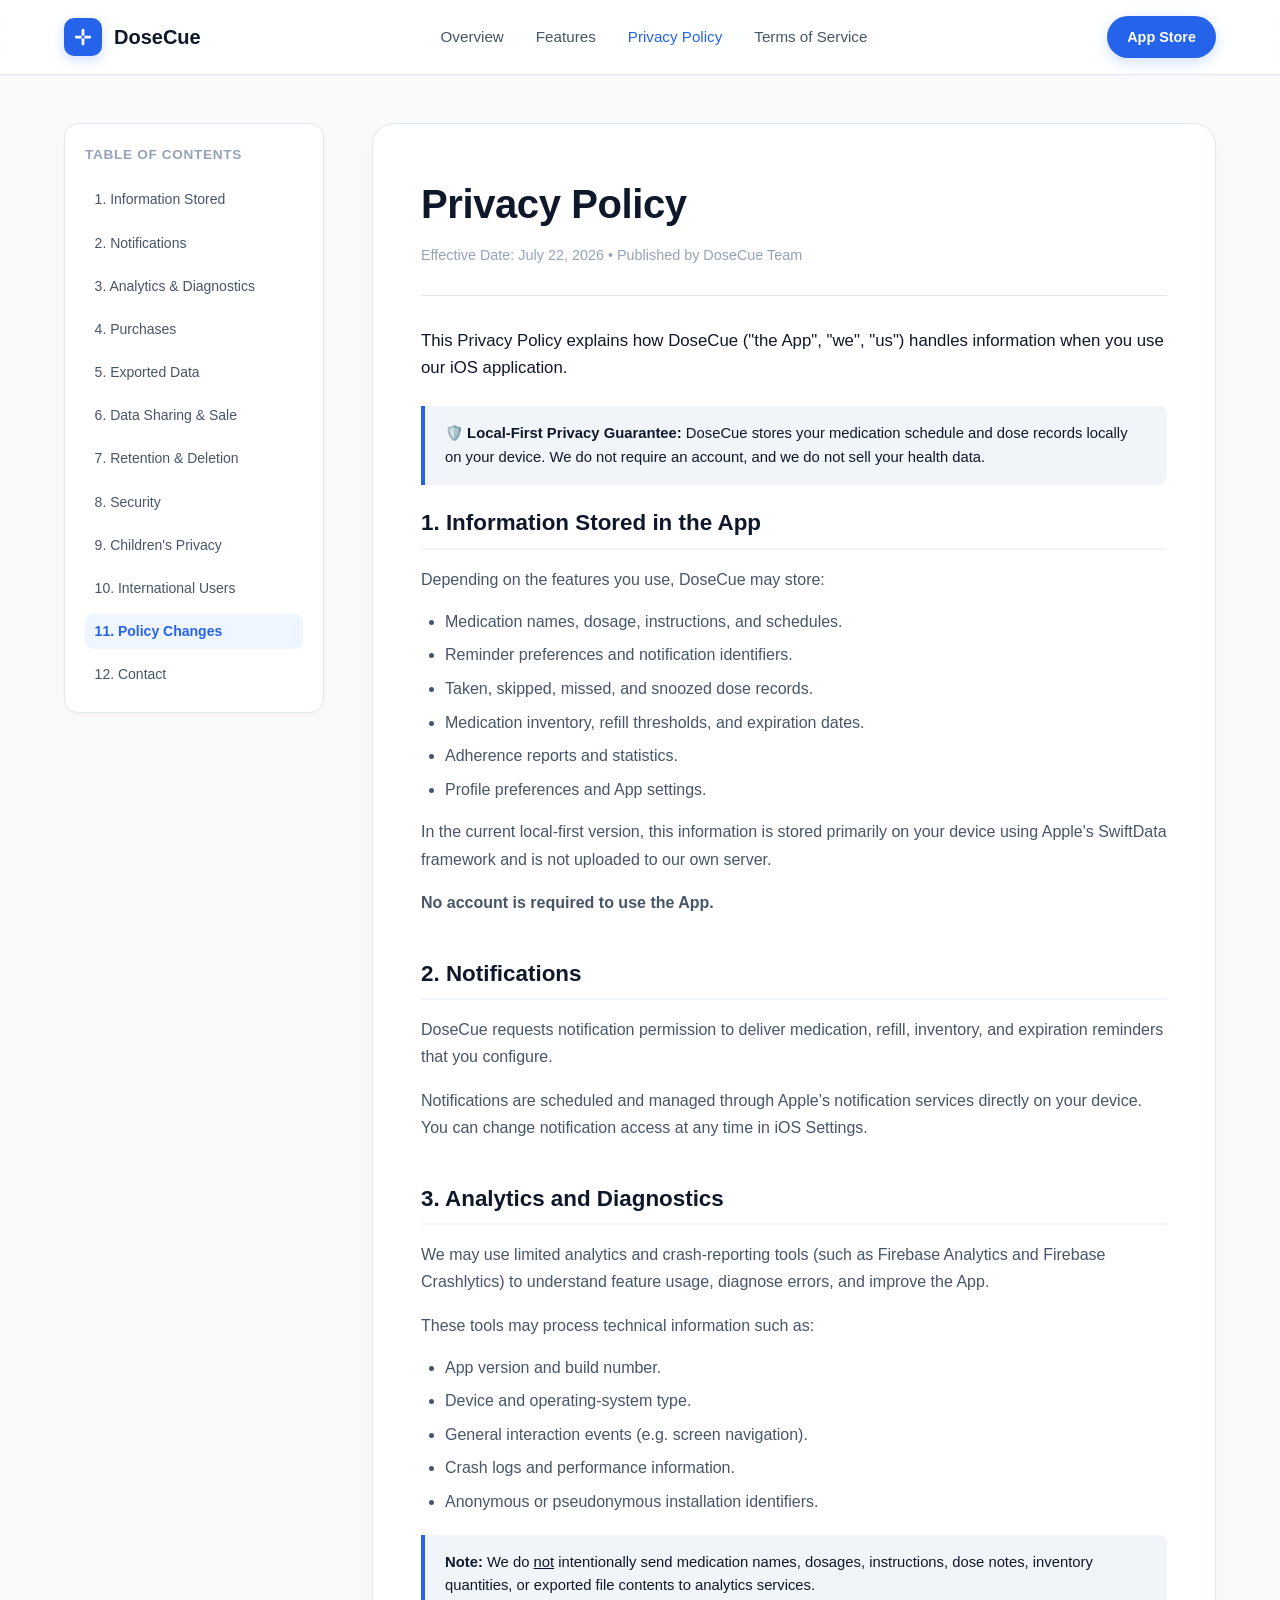
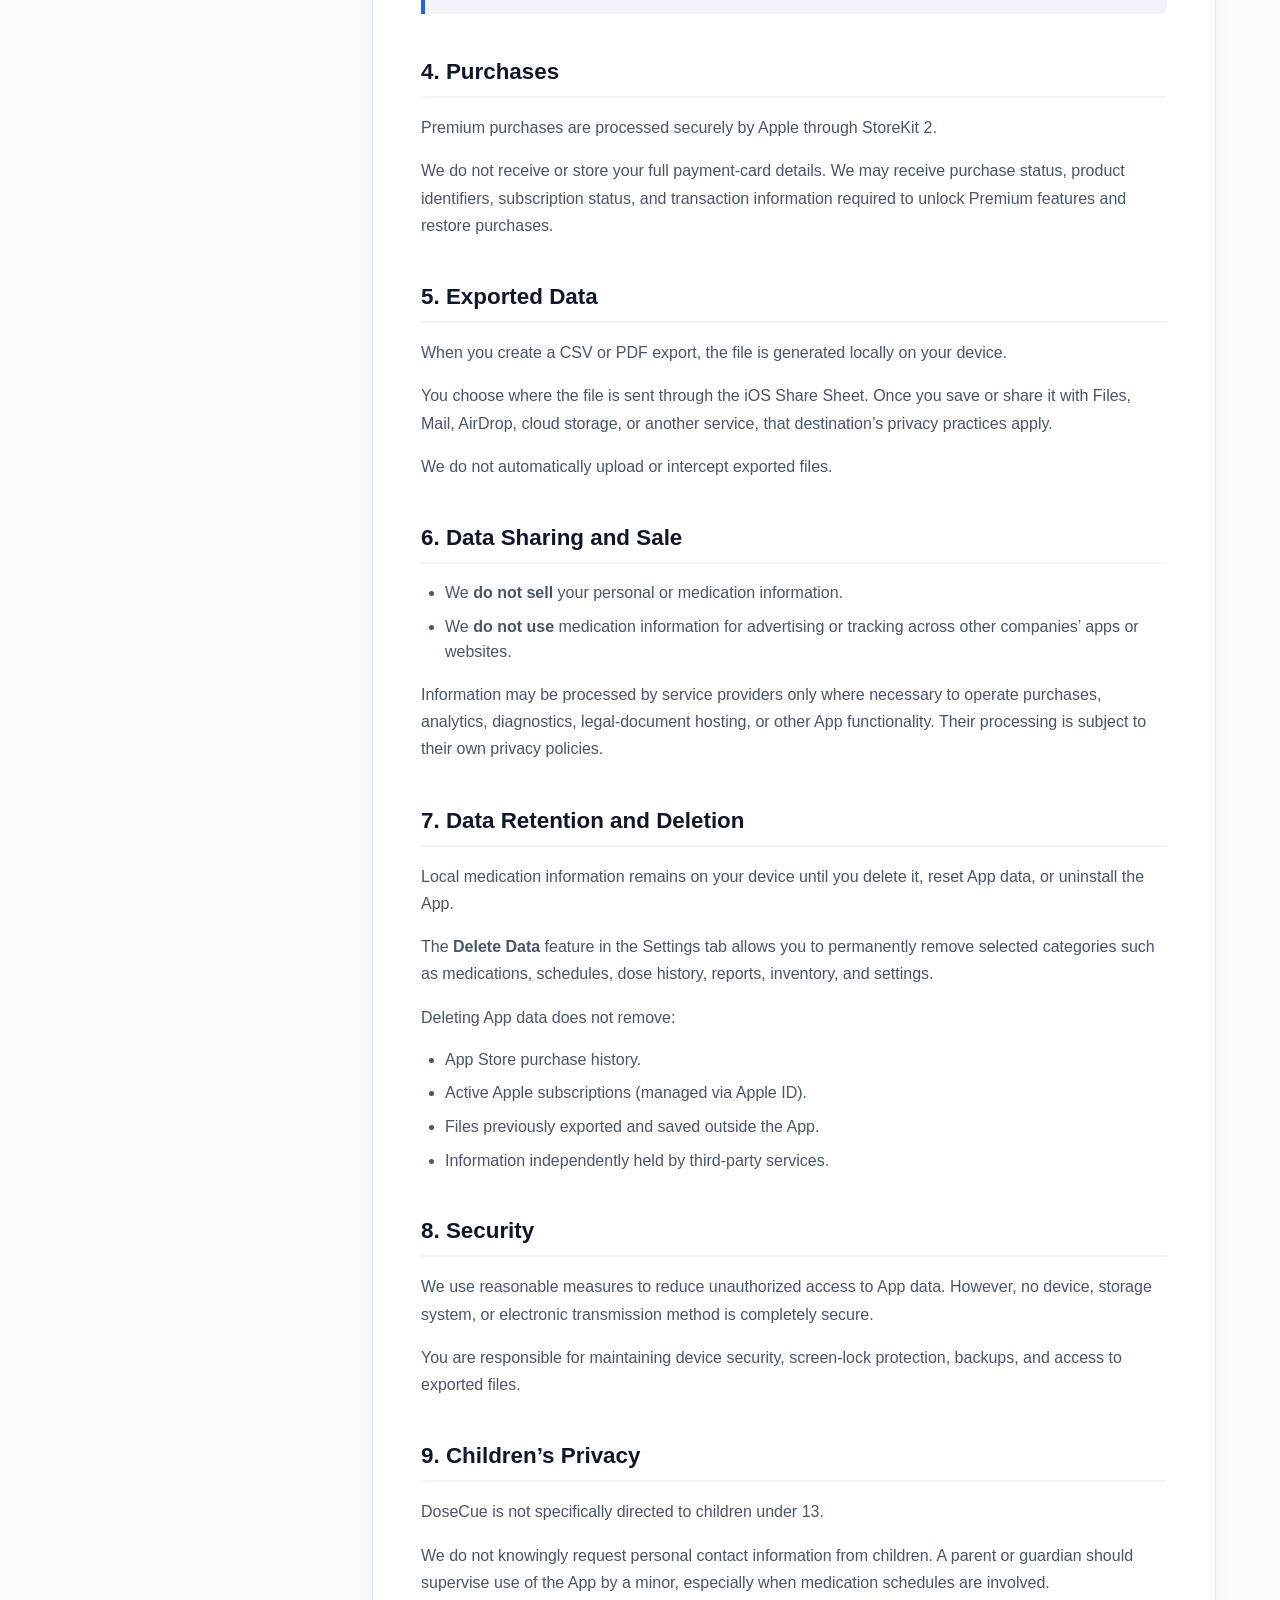
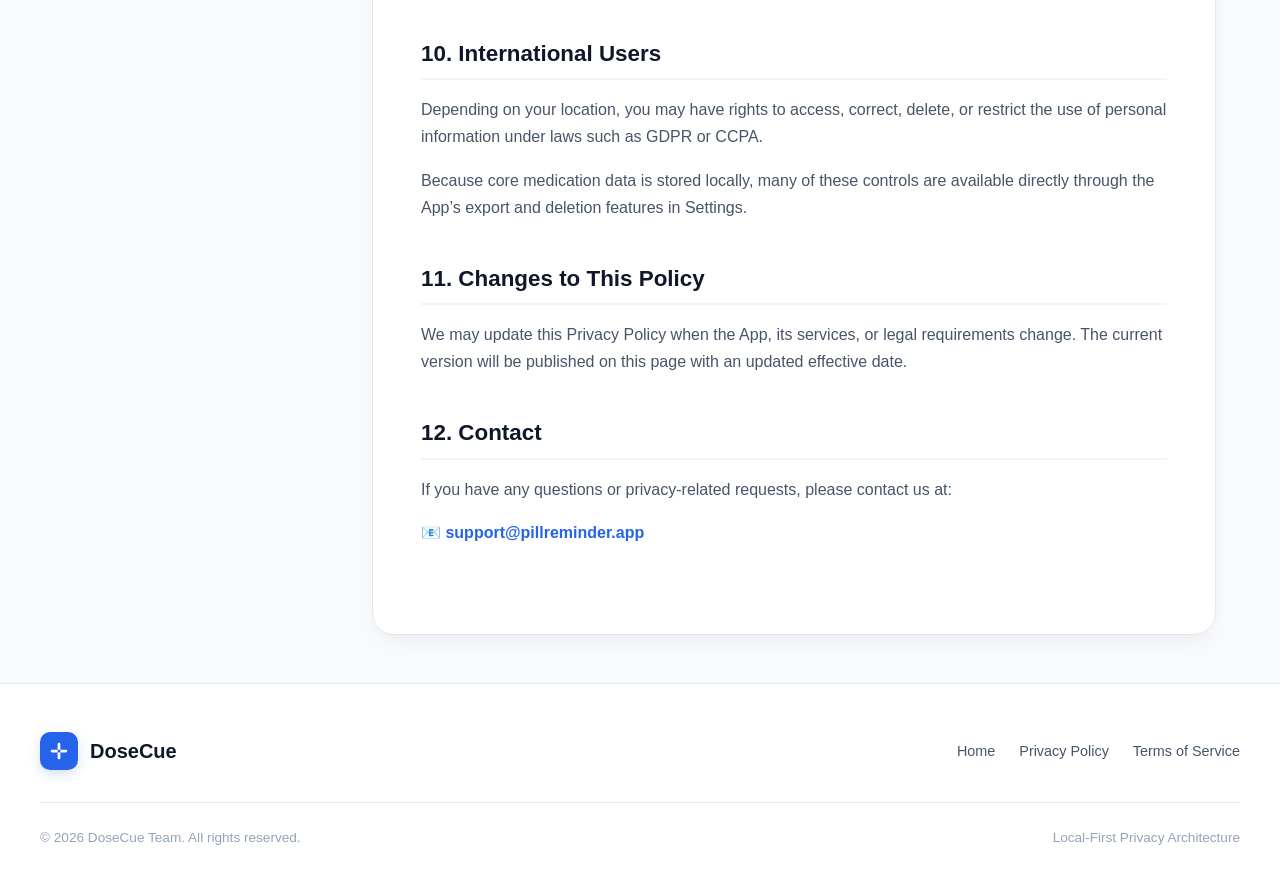
==== privacy.html @ 2dbdee83 "updated" ====
<!DOCTYPE html>
<html lang="en">
<head>
  <meta charset="UTF-8">
  <meta name="viewport" content="width=device-width, initial-scale=1.0">
  <title>Privacy Policy — DoseCue</title>
  <meta name="description" content="Privacy Policy for DoseCue iOS App. Learn about our local-first data architecture, zero cloud tracking, and how your information is protected.">
  <link rel="stylesheet" href="styles.css">
  <script src="script.js" defer></script>
</head>
<body>

  <!-- Header Navigation -->
  <header class="navbar">
    <div class="nav-container">
      <a href="index.html" class="brand-logo">
        <div class="brand-icon">
          <svg viewBox="0 0 24 24">
            <path d="M4.5 10.5C3.67 10.5 3 11.17 3 12s.67 1.5 1.5 1.5h15c.83 0 1.5-.67 1.5-1.5s-.67-1.5-1.5-1.5h-15zM10.5 4.5C10.5 3.67 11.17 3 12 3s1.5.67 1.5 1.5v15c0 .83-.67 1.5-1.5 1.5s-1.5-.67-1.5-1.5v-15z" />
          </svg>
        </div>
        <span>DoseCue</span>
      </a>

      <ul class="nav-links">
        <li><a href="index.html">Overview</a></li>
        <li><a href="index.html#features">Features</a></li>
        <li><a href="privacy.html" class="active">Privacy Policy</a></li>
        <li><a href="terms.html">Terms of Service</a></li>
      </ul>

      <a href="index.html#download" class="cta-button">
        App Store
      </a>
    </div>
  </header>

  <!-- Main Content Layout -->
  <main class="main-content">
    <div class="container">
      
      <div class="doc-layout">
        
        <!-- Sidebar Navigation (TOC) -->
        <aside class="doc-sidebar">
          <div class="doc-sidebar-title">Table of Contents</div>
          <ul class="toc-list">
            <li><a href="#sec-1" class="active">1. Information Stored</a></li>
            <li><a href="#sec-2">2. Notifications</a></li>
            <li><a href="#sec-3">3. Analytics & Diagnostics</a></li>
            <li><a href="#sec-4">4. Purchases</a></li>
            <li><a href="#sec-5">5. Exported Data</a></li>
            <li><a href="#sec-6">6. Data Sharing & Sale</a></li>
            <li><a href="#sec-7">7. Retention & Deletion</a></li>
            <li><a href="#sec-8">8. Security</a></li>
            <li><a href="#sec-9">9. Children's Privacy</a></li>
            <li><a href="#sec-10">10. International Users</a></li>
            <li><a href="#sec-11">11. Policy Changes</a></li>
            <li><a href="#sec-12">12. Contact</a></li>
          </ul>
        </aside>

        <!-- Privacy Document Article -->
        <article class="doc-article">
          
          <header class="doc-header">
            <h1 class="doc-title">Privacy Policy</h1>
            <div class="doc-meta">Effective Date: July 22, 2026 • Published by DoseCue Team</div>
          </header>

          <p style="font-size: 1.05rem; margin-bottom: 1.5rem;">
            This Privacy Policy explains how DoseCue ("the App", "we", "us") handles information when you use our iOS application.
          </p>

          <div class="doc-callout">
            <strong>🛡️ Local-First Privacy Guarantee:</strong> DoseCue stores your medication schedule and dose records locally on your device. We do not require an account, and we do not sell your health data.
          </div>

          <!-- Section 1 -->
          <section id="sec-1" class="doc-section">
            <h2 class="doc-section-h2">1. Information Stored in the App</h2>
            <p>Depending on the features you use, DoseCue may store:</p>
            <ul>
              <li>Medication names, dosage, instructions, and schedules.</li>
              <li>Reminder preferences and notification identifiers.</li>
              <li>Taken, skipped, missed, and snoozed dose records.</li>
              <li>Medication inventory, refill thresholds, and expiration dates.</li>
              <li>Adherence reports and statistics.</li>
              <li>Profile preferences and App settings.</li>
            </ul>
            <p>
              In the current local-first version, this information is stored primarily on your device using Apple's SwiftData framework and is not uploaded to our own server.
            </p>
            <p><strong>No account is required to use the App.</strong></p>
          </section>

          <!-- Section 2 -->
          <section id="sec-2" class="doc-section">
            <h2 class="doc-section-h2">2. Notifications</h2>
            <p>
              DoseCue requests notification permission to deliver medication, refill, inventory, and expiration reminders that you configure.
            </p>
            <p>
              Notifications are scheduled and managed through Apple’s notification services directly on your device. You can change notification access at any time in iOS Settings.
            </p>
          </section>

          <!-- Section 3 -->
          <section id="sec-3" class="doc-section">
            <h2 class="doc-section-h2">3. Analytics and Diagnostics</h2>
            <p>
              We may use limited analytics and crash-reporting tools (such as Firebase Analytics and Firebase Crashlytics) to understand feature usage, diagnose errors, and improve the App.
            </p>
            <p>These tools may process technical information such as:</p>
            <ul>
              <li>App version and build number.</li>
              <li>Device and operating-system type.</li>
              <li>General interaction events (e.g. screen navigation).</li>
              <li>Crash logs and performance information.</li>
              <li>Anonymous or pseudonymous installation identifiers.</li>
            </ul>
            <div class="doc-callout">
              <strong>Note:</strong> We do <u>not</u> intentionally send medication names, dosages, instructions, dose notes, inventory quantities, or exported file contents to analytics services.
            </div>
          </section>

          <!-- Section 4 -->
          <section id="sec-4" class="doc-section">
            <h2 class="doc-section-h2">4. Purchases</h2>
            <p>
              Premium purchases are processed securely by Apple through StoreKit 2.
            </p>
            <p>
              We do not receive or store your full payment-card details. We may receive purchase status, product identifiers, subscription status, and transaction information required to unlock Premium features and restore purchases.
            </p>
          </section>

          <!-- Section 5 -->
          <section id="sec-5" class="doc-section">
            <h2 class="doc-section-h2">5. Exported Data</h2>
            <p>
              When you create a CSV or PDF export, the file is generated locally on your device.
            </p>
            <p>
              You choose where the file is sent through the iOS Share Sheet. Once you save or share it with Files, Mail, AirDrop, cloud storage, or another service, that destination’s privacy practices apply.
            </p>
            <p>We do not automatically upload or intercept exported files.</p>
          </section>

          <!-- Section 6 -->
          <section id="sec-6" class="doc-section">
            <h2 class="doc-section-h2">6. Data Sharing and Sale</h2>
            <ul>
              <li>We <strong>do not sell</strong> your personal or medication information.</li>
              <li>We <strong>do not use</strong> medication information for advertising or tracking across other companies’ apps or websites.</li>
            </ul>
            <p>
              Information may be processed by service providers only where necessary to operate purchases, analytics, diagnostics, legal-document hosting, or other App functionality. Their processing is subject to their own privacy policies.
            </p>
          </section>

          <!-- Section 7 -->
          <section id="sec-7" class="doc-section">
            <h2 class="doc-section-h2">7. Data Retention and Deletion</h2>
            <p>
              Local medication information remains on your device until you delete it, reset App data, or uninstall the App.
            </p>
            <p>
              The <strong>Delete Data</strong> feature in the Settings tab allows you to permanently remove selected categories such as medications, schedules, dose history, reports, inventory, and settings.
            </p>
            <p>Deleting App data does not remove:</p>
            <ul>
              <li>App Store purchase history.</li>
              <li>Active Apple subscriptions (managed via Apple ID).</li>
              <li>Files previously exported and saved outside the App.</li>
              <li>Information independently held by third-party services.</li>
            </ul>
          </section>

          <!-- Section 8 -->
          <section id="sec-8" class="doc-section">
            <h2 class="doc-section-h2">8. Security</h2>
            <p>
              We use reasonable measures to reduce unauthorized access to App data. However, no device, storage system, or electronic transmission method is completely secure.
            </p>
            <p>
              You are responsible for maintaining device security, screen-lock protection, backups, and access to exported files.
            </p>
          </section>

          <!-- Section 9 -->
          <section id="sec-9" class="doc-section">
            <h2 class="doc-section-h2">9. Children’s Privacy</h2>
            <p>
              DoseCue is not specifically directed to children under 13.
            </p>
            <p>
              We do not knowingly request personal contact information from children. A parent or guardian should supervise use of the App by a minor, especially when medication schedules are involved.
            </p>
          </section>

          <!-- Section 10 -->
          <section id="sec-10" class="doc-section">
            <h2 class="doc-section-h2">10. International Users</h2>
            <p>
              Depending on your location, you may have rights to access, correct, delete, or restrict the use of personal information under laws such as GDPR or CCPA.
            </p>
            <p>
              Because core medication data is stored locally, many of these controls are available directly through the App’s export and deletion features in Settings.
            </p>
          </section>

          <!-- Section 11 -->
          <section id="sec-11" class="doc-section">
            <h2 class="doc-section-h2">11. Changes to This Policy</h2>
            <p>
              We may update this Privacy Policy when the App, its services, or legal requirements change. The current version will be published on this page with an updated effective date.
            </p>
          </section>

          <!-- Section 12 -->
          <section id="sec-12" class="doc-section">
            <h2 class="doc-section-h2">12. Contact</h2>
            <p>
              If you have any questions or privacy-related requests, please contact us at:
            </p>
            <p style="font-weight: 600; color: var(--primary);">
              📧 support@pillreminder.app
            </p>
          </section>

        </article>
      </div>

    </div>
  </main>

  <!-- Footer -->
  <footer class="footer">
    <div class="footer-container">
      <div class="footer-top">
        <a href="index.html" class="brand-logo">
          <div class="brand-icon">
            <svg viewBox="0 0 24 24">
              <path d="M4.5 10.5C3.67 10.5 3 11.17 3 12s.67 1.5 1.5 1.5h15c.83 0 1.5-.67 1.5-1.5s-.67-1.5-1.5-1.5h-15zM10.5 4.5C10.5 3.67 11.17 3 12 3s1.5.67 1.5 1.5v15c0 .83-.67 1.5-1.5 1.5s-1.5-.67-1.5-1.5v-15z" />
            </svg>
          </div>
          <span>DoseCue</span>
        </a>

        <ul class="footer-nav">
          <li><a href="index.html">Home</a></li>
          <li><a href="privacy.html">Privacy Policy</a></li>
          <li><a href="terms.html">Terms of Service</a></li>
        </ul>
      </div>

      <div class="footer-bottom">
        <div>© 2026 DoseCue Team. All rights reserved.</div>
        <div>Local-First Privacy Architecture</div>
      </div>
    </div>
  </footer>

</body>
</html>
---- styles.css ----
/* DoseCue Web - Modern Design System */
:root {
  --primary: #2563eb;
  --primary-hover: #1d4ed8;
  --primary-light: #eff6ff;
  --primary-glow: rgba(37, 99, 235, 0.2);
  
  --premium: #7c3aed;
  --premium-glow: rgba(124, 58, 237, 0.2);
  --premium-gradient: linear-gradient(135deg, #6366f1 0%, #8b5cf6 100%);
  
  --success: #10b981;
  --success-light: #ecfdf5;
  --warning: #f59e0b;
  --warning-light: #fffbebfb;
  --danger: #ef4444;
  --danger-light: #fef2f2;
  
  --bg-page: #f8fafc;
  --surface-card: #ffffff;
  --surface-subtle: #f1f5f9;
  
  --text-main: #0f172a;
  --text-secondary: #475569;
  --text-muted: #94a3b8;
  
  --border-light: #e2e8f0;
  --border-focus: #93c5fd;
  
  --radius-sm: 8px;
  --radius-md: 14px;
  --radius-lg: 22px;
  --radius-full: 9999px;
  
  --shadow-sm: 0 2px 4px rgba(0, 0, 0, 0.03);
  --shadow-card: 0 10px 25px -5px rgba(15, 23, 42, 0.05), 0 8px 10px -6px rgba(15, 23, 42, 0.02);
  --shadow-hover: 0 20px 30px -10px rgba(37, 99, 235, 0.12);
  --shadow-glass: 0 8px 32px 0 rgba(31, 38, 135, 0.07);
  
  --transition-fast: 0.15s ease;
  --transition-normal: 0.25s cubic-bezier(0.16, 1, 0.3, 1);
}

/* Base Styles */
*, *::before, *::after {
  box-sizing: border-box;
  margin: 0;
  padding: 0;
}

html {
  font-family: -apple-system, BlinkMacSystemFont, "SF Pro Text", "SF Pro Display", "Inter", "Segoe UI", Roboto, sans-serif;
  color: var(--text-main);
  background-color: var(--bg-page);
  line-height: 1.6;
  scroll-behavior: smooth;
  -webkit-font-smoothing: antialiased;
}

body {
  min-height: 100vh;
  display: flex;
  flex-direction: column;
}

a {
  color: var(--primary);
  text-decoration: none;
  transition: color var(--transition-fast);
}

a:hover {
  color: var(--primary-hover);
}

/* Header & Navigation */
.navbar {
  position: sticky;
  top: 0;
  z-index: 100;
  background: rgba(255, 255, 255, 0.85);
  backdrop-filter: blur(16px);
  -webkit-backdrop-filter: blur(16px);
  border-bottom: 1px solid var(--border-light);
}

.nav-container {
  max-width: 1200px;
  margin: 0 auto;
  padding: 1rem 1.5rem;
  display: flex;
  align-items: center;
  justify-content: space-between;
}

.brand-logo {
  display: flex;
  align-items: center;
  gap: 0.75rem;
  font-weight: 700;
  font-size: 1.25rem;
  color: var(--text-main);
  text-decoration: none;
}

.brand-icon {
  width: 38px;
  height: 38px;
  background: var(--primary);
  border-radius: 10px;
  display: flex;
  align-items: center;
  justify-content: center;
  color: white;
  box-shadow: 0 4px 12px var(--primary-glow);
}

.brand-icon svg {
  width: 22px;
  height: 22px;
  fill: currentColor;
}

.nav-links {
  display: flex;
  align-items: center;
  gap: 2rem;
  list-style: none;
}

.nav-links a {
  color: var(--text-secondary);
  font-weight: 500;
  font-size: 0.95rem;
}

.nav-links a:hover,
.nav-links a.active {
  color: var(--primary);
}

.cta-button {
  display: inline-flex;
  align-items: center;
  gap: 0.5rem;
  background: var(--primary);
  color: white !important;
  padding: 0.6rem 1.25rem;
  border-radius: var(--radius-full);
  font-weight: 600;
  font-size: 0.9rem;
  box-shadow: 0 4px 14px var(--primary-glow);
  transition: transform var(--transition-fast), box-shadow var(--transition-fast);
}

.cta-button:hover {
  transform: translateY(-1px);
  box-shadow: 0 6px 20px var(--primary-glow);
}

/* Mobile Nav Toggle */
.mobile-nav-toggle {
  display: none;
  background: none;
  border: none;
  cursor: pointer;
  padding: 0.5rem;
  color: var(--text-main);
}

/* Main Container */
.main-content {
  flex: 1;
}

.container {
  max-width: 1200px;
  margin: 0 auto;
  padding: 3rem 1.5rem;
}

/* Hero Section */
.hero-section {
  padding: 4rem 1.5rem 5rem;
  max-width: 1200px;
  margin: 0 auto;
  display: grid;
  grid-template-columns: 1fr 1fr;
  gap: 4rem;
  align-items: center;
}

.hero-badge {
  display: inline-flex;
  align-items: center;
  gap: 0.5rem;
  background: var(--primary-light);
  color: var(--primary);
  padding: 0.4rem 1rem;
  border-radius: var(--radius-full);
  font-size: 0.85rem;
  font-weight: 600;
  margin-bottom: 1.5rem;
  border: 1px solid rgba(37, 99, 235, 0.15);
}

.hero-title {
  font-size: 3rem;
  font-weight: 800;
  line-height: 1.15;
  letter-spacing: -0.02em;
  margin-bottom: 1.25rem;
  color: var(--text-main);
}

.hero-title span {
  background: linear-gradient(135deg, var(--primary) 0%, #1e40af 100%);
  -webkit-background-clip: text;
  -webkit-text-fill-color: transparent;
}

.hero-subtitle {
  font-size: 1.15rem;
  color: var(--text-secondary);
  margin-bottom: 2rem;
  max-width: 540px;
  line-height: 1.6;
}

.hero-actions {
  display: flex;
  align-items: center;
  gap: 1rem;
  flex-wrap: wrap;
}

.btn-secondary {
  display: inline-flex;
  align-items: center;
  gap: 0.5rem;
  background: var(--surface-card);
  color: var(--text-main);
  padding: 0.75rem 1.5rem;
  border-radius: var(--radius-full);
  font-weight: 600;
  font-size: 0.95rem;
  border: 1px solid var(--border-light);
  box-shadow: var(--shadow-sm);
  transition: all var(--transition-fast);
}

.btn-secondary:hover {
  background: var(--surface-subtle);
  color: var(--text-main);
}

/* App Mockup UI */
.hero-mockup-wrapper {
  position: relative;
  display: flex;
  justify-content: center;
}

.app-phone-card {
  width: 100%;
  max-width: 360px;
  background: var(--surface-card);
  border-radius: 36px;
  padding: 1.5rem;
  box-shadow: 0 25px 50px -12px rgba(15, 23, 42, 0.15), 0 0 0 1px rgba(15, 23, 42, 0.05);
  border: 8px solid #0f172a;
}

.phone-header {
  display: flex;
  justify-content: space-between;
  align-items: center;
  margin-bottom: 1.25rem;
}

.phone-header-title {
  font-size: 1.5rem;
  font-weight: 800;
}

.phone-date {
  font-size: 0.8rem;
  color: var(--text-muted);
  font-weight: 500;
}

.progress-widget {
  background: var(--surface-card);
  border: 1px solid var(--border-light);
  border-radius: var(--radius-md);
  padding: 1rem 1.25rem;
  display: flex;
  align-items: center;
  justify-content: space-between;
  margin-bottom: 1.25rem;
  box-shadow: var(--shadow-sm);
}

.progress-info-title {
  font-size: 0.8rem;
  color: var(--text-muted);
  font-weight: 500;
}

.progress-info-val {
  font-size: 1.5rem;
  font-weight: 800;
  color: var(--text-main);
}

.progress-ring {
  width: 52px;
  height: 52px;
  border-radius: 50%;
  background: conic-gradient(var(--success) 0% 75%, var(--surface-subtle) 75% 100%);
  display: flex;
  align-items: center;
  justify-content: center;
  position: relative;
}

.progress-ring::before {
  content: "75%";
  position: absolute;
  width: 42px;
  height: 42px;
  background: white;
  border-radius: 50%;
  display: flex;
  align-items: center;
  justify-content: center;
  font-size: 0.75rem;
  font-weight: 700;
  color: var(--text-main);
}

.dose-card-mock {
  background: var(--surface-card);
  border: 1px solid var(--border-light);
  border-radius: var(--radius-md);
  padding: 1rem;
  margin-bottom: 0.75rem;
  box-shadow: var(--shadow-sm);
}

.dose-mock-header {
  display: flex;
  align-items: center;
  gap: 0.75rem;
  margin-bottom: 0.75rem;
}

.dose-icon-bg {
  width: 36px;
  height: 36px;
  border-radius: 10px;
  display: flex;
  align-items: center;
  justify-content: center;
  font-size: 1.1rem;
}

.icon-blue { background: #dbeafe; color: #2563eb; }
.icon-amber { background: #fef3c7; color: #d97706; }
.icon-purple { background: #f3e8ff; color: #7c3aed; }

.dose-mock-title {
  font-size: 0.9rem;
  font-weight: 700;
  color: var(--text-main);
}

.dose-mock-sub {
  font-size: 0.75rem;
  color: var(--text-muted);
}

.dose-mock-actions {
  display: grid;
  grid-template-columns: 1fr 1fr 1fr;
  gap: 0.5rem;
}

.btn-action-sm {
  padding: 0.4rem;
  border-radius: var(--radius-sm);
  font-size: 0.75rem;
  font-weight: 600;
  text-align: center;
  border: none;
}

.btn-skip { background: var(--surface-subtle); color: var(--text-secondary); }
.btn-taken { background: var(--success); color: white; }
.btn-snooze { background: #fef3c7; color: #d97706; }

/* Features Grid */
.section-header {
  text-align: center;
  max-width: 650px;
  margin: 0 auto 3.5rem;
}

.section-tag {
  font-size: 0.85rem;
  font-weight: 700;
  color: var(--primary);
  text-transform: uppercase;
  letter-spacing: 0.08em;
  margin-bottom: 0.5rem;
}

.section-title {
  font-size: 2.25rem;
  font-weight: 800;
  letter-spacing: -0.01em;
  margin-bottom: 1rem;
}

.section-desc {
  font-size: 1.05rem;
  color: var(--text-secondary);
}

.features-grid {
  display: grid;
  grid-template-columns: repeat(auto-fit, minmax(320px, 1fr));
  gap: 1.75rem;
  margin-bottom: 4rem;
}

.feature-card {
  background: var(--surface-card);
  border: 1px solid var(--border-light);
  border-radius: var(--radius-lg);
  padding: 2rem;
  box-shadow: var(--shadow-card);
  transition: transform var(--transition-normal), box-shadow var(--transition-normal);
}

.feature-card:hover {
  transform: translateY(-4px);
  box-shadow: var(--shadow-hover);
}

.feature-icon-wrapper {
  width: 52px;
  height: 52px;
  border-radius: var(--radius-md);
  background: var(--primary-light);
  color: var(--primary);
  display: flex;
  align-items: center;
  justify-content: center;
  font-size: 1.5rem;
  margin-bottom: 1.25rem;
}

.feature-icon-wrapper.purple {
  background: #f3e8ff;
  color: var(--premium);
}

.feature-title {
  font-size: 1.25rem;
  font-weight: 700;
  margin-bottom: 0.6rem;
}

.feature-text {
  font-size: 0.95rem;
  color: var(--text-secondary);
  line-height: 1.6;
}

/* Privacy & Disclaimer Banner */
.disclaimer-card {
  background: linear-gradient(135deg, #eff6ff 0%, #e0e7ff 100%);
  border: 1px solid #bfdbfe;
  border-radius: var(--radius-lg);
  padding: 2rem;
  display: flex;
  align-items: flex-start;
  gap: 1.5rem;
  margin-bottom: 4rem;
}

.disclaimer-icon {
  width: 48px;
  height: 48px;
  background: white;
  border-radius: var(--radius-md);
  display: flex;
  align-items: center;
  justify-content: center;
  color: var(--primary);
  flex-shrink: 0;
  box-shadow: var(--shadow-sm);
}

.disclaimer-title {
  font-size: 1.1rem;
  font-weight: 700;
  color: #1e3a8a;
  margin-bottom: 0.4rem;
}

.disclaimer-text {
  font-size: 0.925rem;
  color: #1e40af;
  line-height: 1.55;
}

/* Legal Documents Layout (Privacy & Terms) */
.doc-layout {
  display: grid;
  grid-template-columns: 260px 1fr;
  gap: 3rem;
  align-items: start;
}

.doc-sidebar {
  position: sticky;
  top: 100px;
  background: var(--surface-card);
  border: 1px solid var(--border-light);
  border-radius: var(--radius-md);
  padding: 1.25rem;
  box-shadow: var(--shadow-sm);
}

.doc-sidebar-title {
  font-size: 0.85rem;
  font-weight: 700;
  text-transform: uppercase;
  letter-spacing: 0.05em;
  color: var(--text-muted);
  margin-bottom: 1rem;
}

.toc-list {
  list-style: none;
  display: flex;
  flex-direction: column;
  gap: 0.5rem;
}

.toc-list a {
  display: block;
  font-size: 0.875rem;
  color: var(--text-secondary);
  padding: 0.4rem 0.6rem;
  border-radius: var(--radius-sm);
  transition: all var(--transition-fast);
}

.toc-list a:hover,
.toc-list a.active {
  background: var(--primary-light);
  color: var(--primary);
  font-weight: 600;
}

.doc-article {
  background: var(--surface-card);
  border: 1px solid var(--border-light);
  border-radius: var(--radius-lg);
  padding: 3rem;
  box-shadow: var(--shadow-card);
}

.doc-header {
  border-bottom: 1px solid var(--border-light);
  padding-bottom: 1.75rem;
  margin-bottom: 2rem;
}

.doc-title {
  font-size: 2.5rem;
  font-weight: 800;
  letter-spacing: -0.01em;
  margin-bottom: 0.5rem;
}

.doc-meta {
  font-size: 0.9rem;
  color: var(--text-muted);
}

.doc-section {
  margin-bottom: 2.5rem;
  scroll-margin-top: 100px;
}

.doc-section-h2 {
  font-size: 1.4rem;
  font-weight: 700;
  color: var(--text-main);
  margin-bottom: 1rem;
  padding-bottom: 0.4rem;
  border-bottom: 2px solid var(--surface-subtle);
}

.doc-section p {
  font-size: 1rem;
  color: var(--text-secondary);
  line-height: 1.7;
  margin-bottom: 1rem;
}

.doc-section ul, .doc-section ol {
  margin-left: 1.5rem;
  margin-bottom: 1rem;
  color: var(--text-secondary);
}

.doc-section li {
  margin-bottom: 0.5rem;
  line-height: 1.6;
}

/* Callout Box for Legal Docs */
.doc-callout {
  background: var(--surface-subtle);
  border-left: 4px solid var(--primary);
  padding: 1rem 1.25rem;
  border-radius: 0 var(--radius-sm) var(--radius-sm) 0;
  margin: 1.25rem 0;
  font-size: 0.925rem;
  color: var(--text-main);
}

/* Footer */
.footer {
  background: var(--surface-card);
  border-top: 1px solid var(--border-light);
  padding: 3rem 1.5rem 2rem;
  margin-top: auto;
}

.footer-container {
  max-width: 1200px;
  margin: 0 auto;
  display: flex;
  flex-direction: column;
  gap: 2rem;
}

.footer-top {
  display: flex;
  justify-content: space-between;
  align-items: center;
  flex-wrap: wrap;
  gap: 1.5rem;
}

.footer-nav {
  display: flex;
  gap: 1.5rem;
  list-style: none;
}

.footer-nav a {
  color: var(--text-secondary);
  font-size: 0.9rem;
}

.footer-bottom {
  border-top: 1px solid var(--border-light);
  padding-top: 1.5rem;
  display: flex;
  justify-content: space-between;
  align-items: center;
  font-size: 0.85rem;
  color: var(--text-muted);
  flex-wrap: wrap;
  gap: 1rem;
}

/* Responsive Media Queries */
@media (max-width: 900px) {
  .hero-section {
    grid-template-columns: 1fr;
    gap: 3rem;
    text-align: center;
    padding-top: 2rem;
  }

  .hero-subtitle {
    margin-left: auto;
    margin-right: auto;
  }

  .hero-actions {
    justify-content: center;
  }

  .doc-layout {
    grid-template-columns: 1fr;
  }

  .doc-sidebar {
    display: none; /* Hide TOC on mobile for clean scrolling */
  }

  .doc-article {
    padding: 1.75rem;
  }
}

@media (max-width: 640px) {
  .nav-links {
    display: none;
  }

  .hero-title {
    font-size: 2.2rem;
  }

  .features-grid {
    grid-template-columns: 1fr;
  }

  .disclaimer-card {
    flex-direction: column;
  }
}
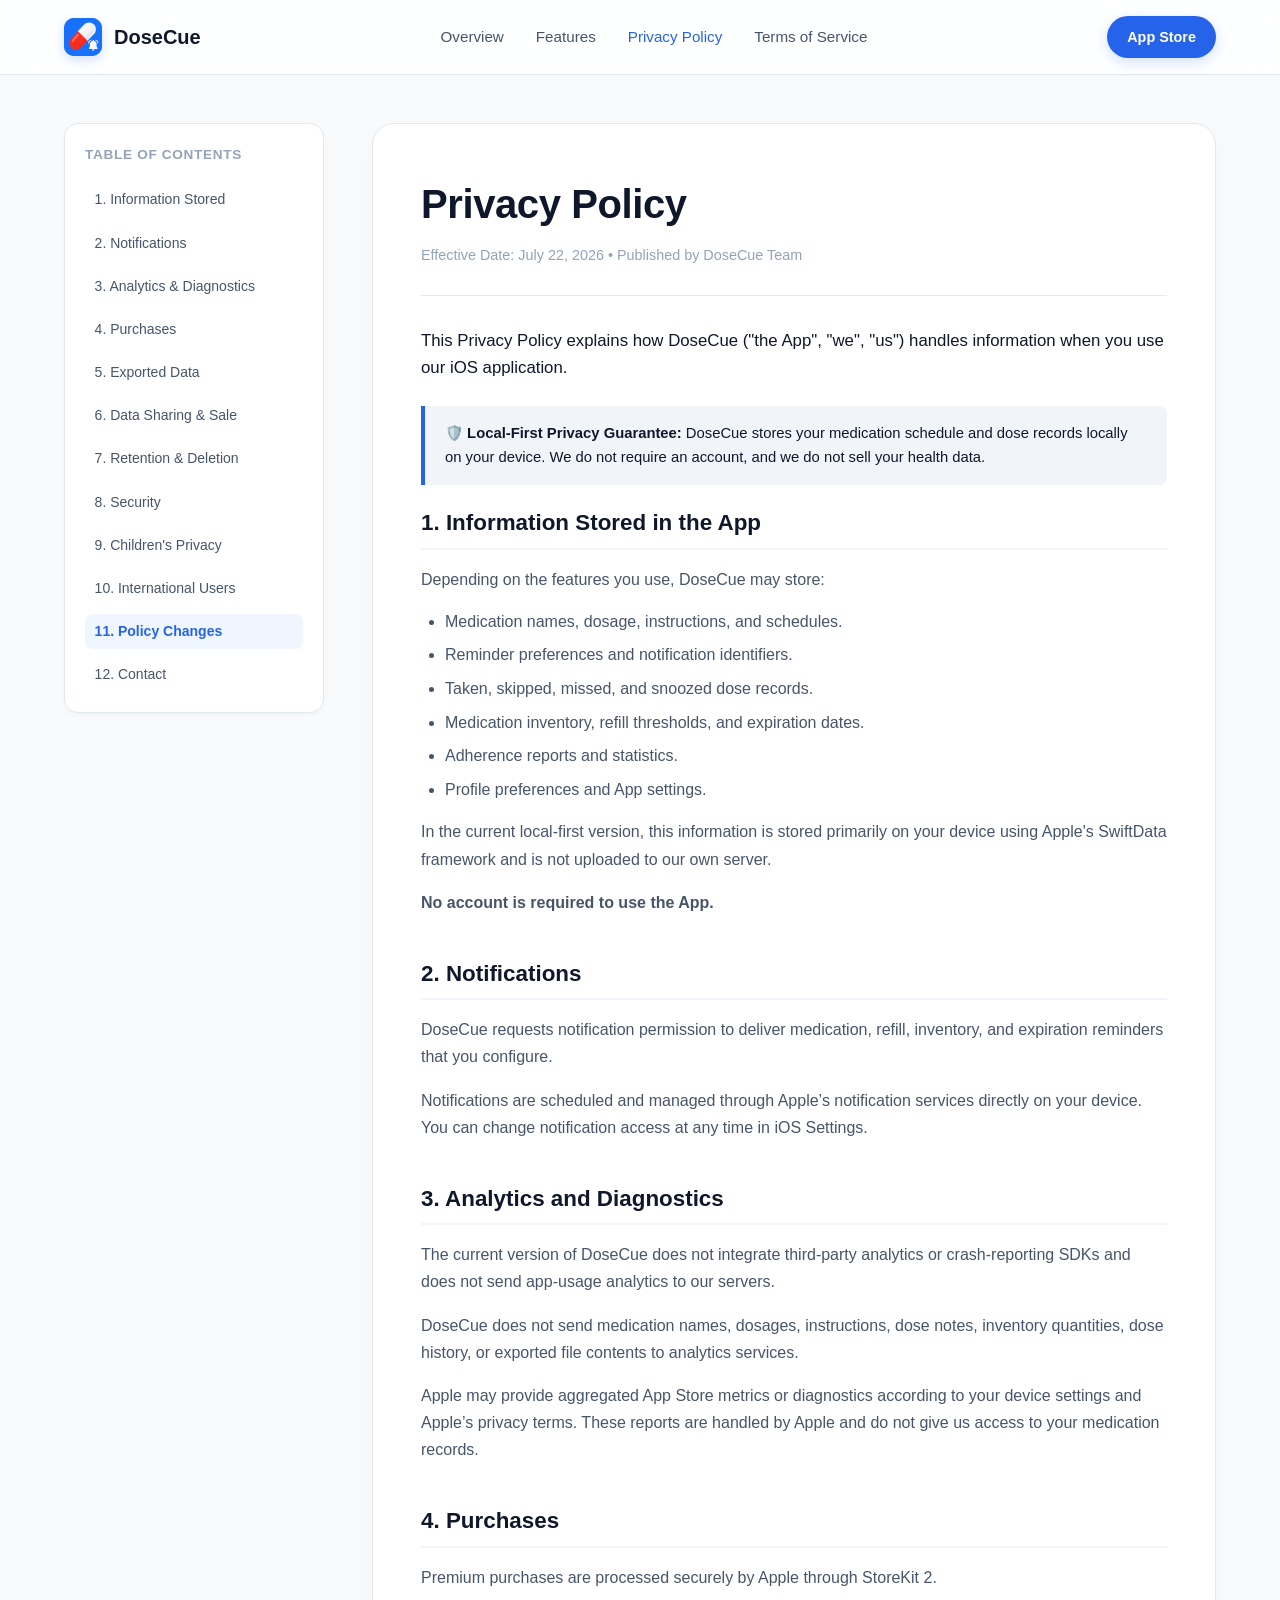
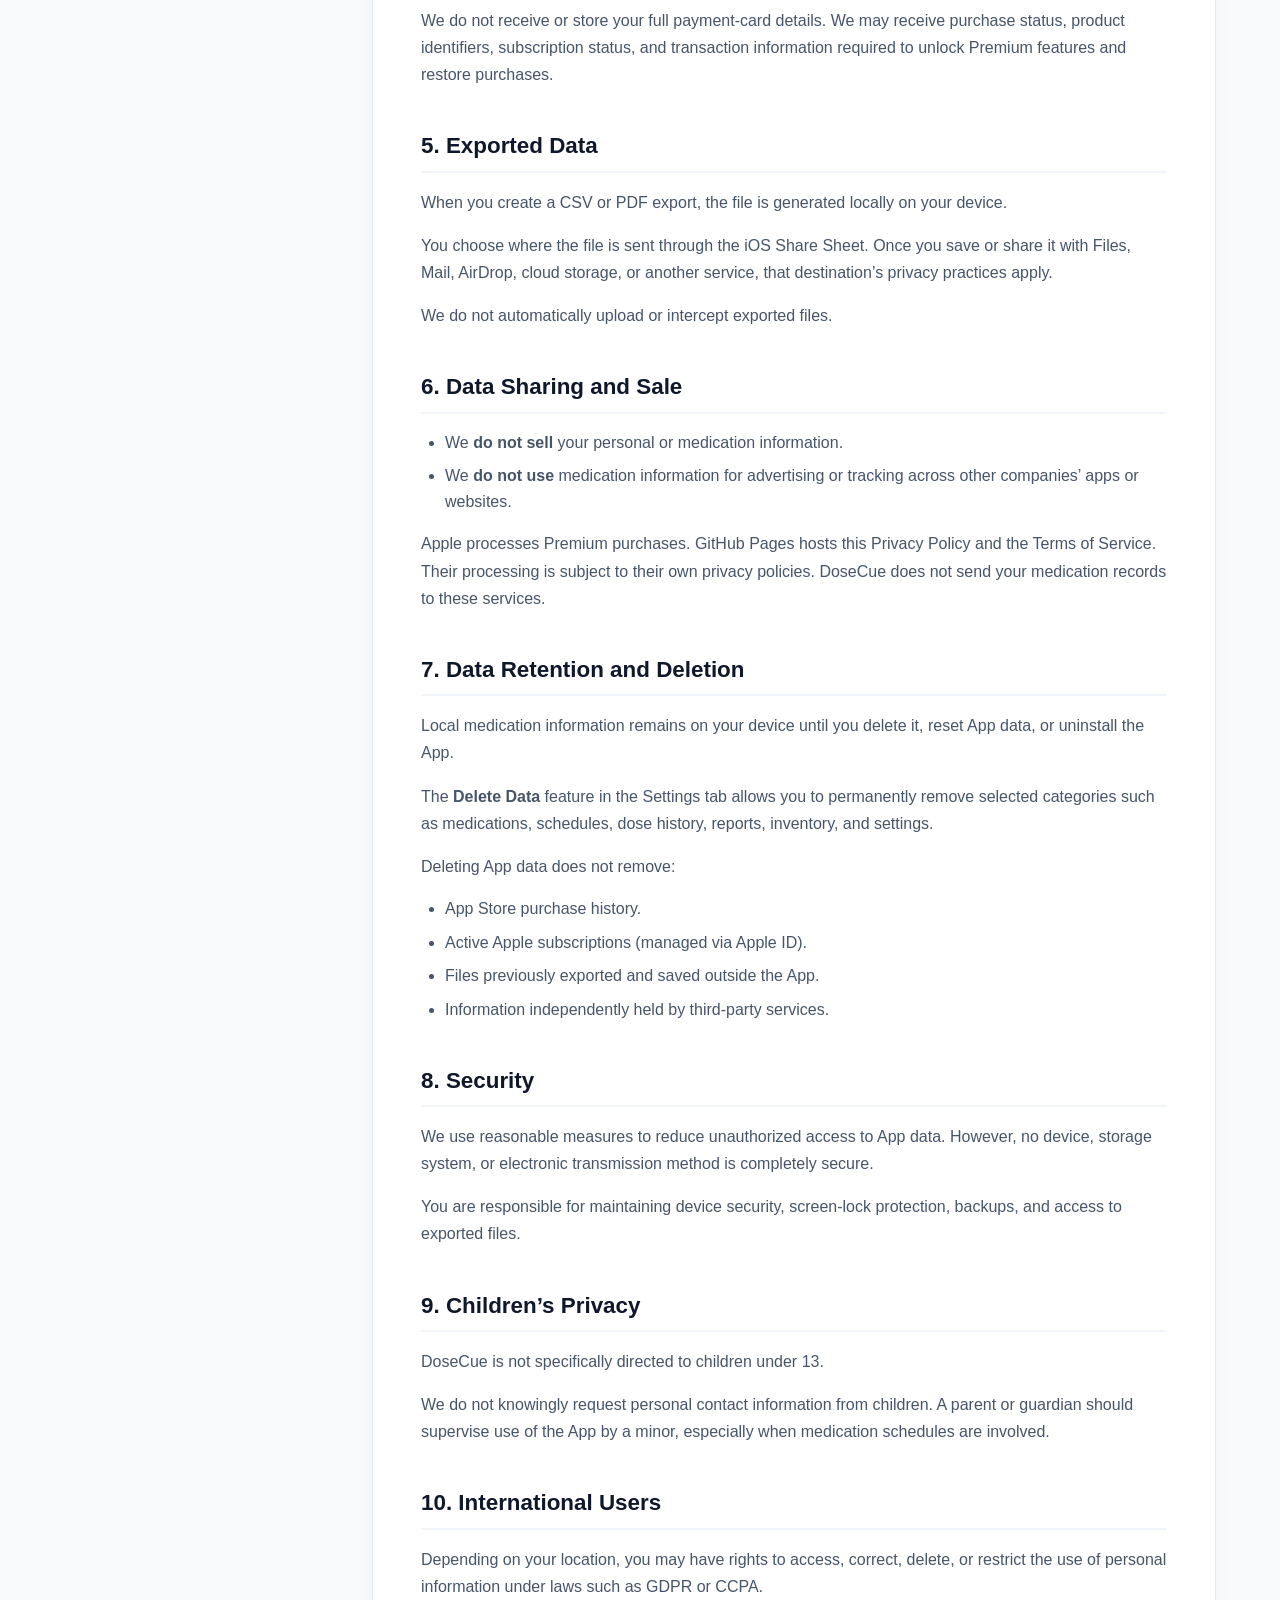
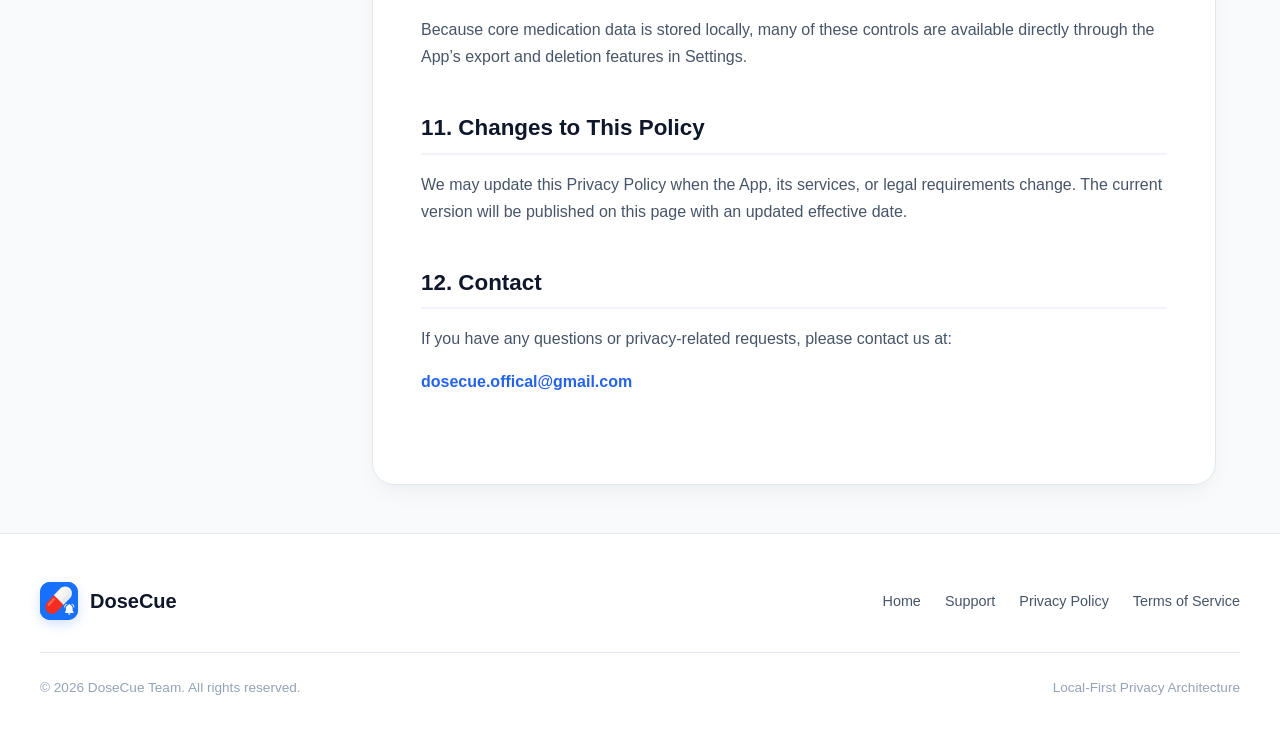
==== commit 9786417c: "updated" ====
--- a/privacy.html
+++ b/privacy.html
@@ -5,6 +5,7 @@
   <meta name="viewport" content="width=device-width, initial-scale=1.0">
   <title>Privacy Policy — DoseCue</title>
   <meta name="description" content="Privacy Policy for DoseCue iOS App. Learn about our local-first data architecture, zero cloud tracking, and how your information is protected.">
+  <link rel="icon" type="image/png" href="assets/dosecue.png">
   <link rel="stylesheet" href="styles.css">
   <script src="script.js" defer></script>
 </head>
@@ -15,9 +16,7 @@
     <div class="nav-container">
       <a href="index.html" class="brand-logo">
         <div class="brand-icon">
-          <svg viewBox="0 0 24 24">
-            <path d="M4.5 10.5C3.67 10.5 3 11.17 3 12s.67 1.5 1.5 1.5h15c.83 0 1.5-.67 1.5-1.5s-.67-1.5-1.5-1.5h-15zM10.5 4.5C10.5 3.67 11.17 3 12 3s1.5.67 1.5 1.5v15c0 .83-.67 1.5-1.5 1.5s-1.5-.67-1.5-1.5v-15z" />
-          </svg>
+          <img src="assets/dosecue.png" alt="DoseCue app icon">
         </div>
         <span>DoseCue</span>
       </a>
@@ -29,7 +28,7 @@
         <li><a href="terms.html">Terms of Service</a></li>
       </ul>
 
-      <a href="index.html#download" class="cta-button">
+      <a href="https://apps.apple.com/app/id6795485693" class="cta-button">
         App Store
       </a>
     </div>
@@ -109,19 +108,14 @@
           <section id="sec-3" class="doc-section">
             <h2 class="doc-section-h2">3. Analytics and Diagnostics</h2>
             <p>
-              We may use limited analytics and crash-reporting tools (such as Firebase Analytics and Firebase Crashlytics) to understand feature usage, diagnose errors, and improve the App.
-            </p>
-            <p>These tools may process technical information such as:</p>
-            <ul>
-              <li>App version and build number.</li>
-              <li>Device and operating-system type.</li>
-              <li>General interaction events (e.g. screen navigation).</li>
-              <li>Crash logs and performance information.</li>
-              <li>Anonymous or pseudonymous installation identifiers.</li>
-            </ul>
-            <div class="doc-callout">
-              <strong>Note:</strong> We do <u>not</u> intentionally send medication names, dosages, instructions, dose notes, inventory quantities, or exported file contents to analytics services.
-            </div>
+              The current version of DoseCue does not integrate third-party analytics or crash-reporting SDKs and does not send app-usage analytics to our servers.
+            </p>
+            <p>
+              DoseCue does not send medication names, dosages, instructions, dose notes, inventory quantities, dose history, or exported file contents to analytics services.
+            </p>
+            <p>
+              Apple may provide aggregated App Store metrics or diagnostics according to your device settings and Apple’s privacy terms. These reports are handled by Apple and do not give us access to your medication records.
+            </p>
           </section>
 
           <!-- Section 4 -->
@@ -155,7 +149,7 @@
               <li>We <strong>do not use</strong> medication information for advertising or tracking across other companies’ apps or websites.</li>
             </ul>
             <p>
-              Information may be processed by service providers only where necessary to operate purchases, analytics, diagnostics, legal-document hosting, or other App functionality. Their processing is subject to their own privacy policies.
+              Apple processes Premium purchases. GitHub Pages hosts this Privacy Policy and the Terms of Service. Their processing is subject to their own privacy policies. DoseCue does not send your medication records to these services.
             </p>
           </section>
 
@@ -225,7 +219,7 @@
               If you have any questions or privacy-related requests, please contact us at:
             </p>
             <p style="font-weight: 600; color: var(--primary);">
-              📧 support@pillreminder.app
+              <a href="mailto:dosecue.offical@gmail.com">dosecue.offical@gmail.com</a>
             </p>
           </section>
 
@@ -241,15 +235,14 @@
       <div class="footer-top">
         <a href="index.html" class="brand-logo">
           <div class="brand-icon">
-            <svg viewBox="0 0 24 24">
-              <path d="M4.5 10.5C3.67 10.5 3 11.17 3 12s.67 1.5 1.5 1.5h15c.83 0 1.5-.67 1.5-1.5s-.67-1.5-1.5-1.5h-15zM10.5 4.5C10.5 3.67 11.17 3 12 3s1.5.67 1.5 1.5v15c0 .83-.67 1.5-1.5 1.5s-1.5-.67-1.5-1.5v-15z" />
-            </svg>
+            <img src="assets/dosecue.png" alt="DoseCue app icon">
           </div>
           <span>DoseCue</span>
         </a>
 
         <ul class="footer-nav">
           <li><a href="index.html">Home</a></li>
+          <li><a href="index.html#support">Support</a></li>
           <li><a href="privacy.html">Privacy Policy</a></li>
           <li><a href="terms.html">Terms of Service</a></li>
         </ul>
--- a/styles.css
+++ b/styles.css
@@ -115,10 +115,12 @@
   box-shadow: 0 4px 12px var(--primary-glow);
 }
 
-.brand-icon svg {
-  width: 22px;
-  height: 22px;
-  fill: currentColor;
+.brand-icon img {
+  width: 100%;
+  height: 100%;
+  display: block;
+  object-fit: cover;
+  border-radius: inherit;
 }
 
 .nav-links {
@@ -254,6 +256,33 @@
   color: var(--text-main);
 }
 
+.support-section {
+  margin: 0 0 4rem;
+  padding: 2rem;
+  display: flex;
+  align-items: center;
+  justify-content: space-between;
+  gap: 2rem;
+  border-top: 1px solid var(--border-light);
+  border-bottom: 1px solid var(--border-light);
+}
+
+.support-title {
+  margin-bottom: 0.5rem;
+  font-size: 1.5rem;
+  line-height: 1.25;
+}
+
+.support-text {
+  max-width: 700px;
+  color: var(--text-secondary);
+}
+
+.support-section .btn-secondary {
+  flex-shrink: 0;
+  overflow-wrap: anywhere;
+}
+
 /* App Mockup UI */
 .hero-mockup-wrapper {
   position: relative;
@@ -718,6 +747,11 @@
     display: none;
   }
 
+  .support-section {
+    align-items: flex-start;
+    flex-direction: column;
+  }
+
   .hero-title {
     font-size: 2.2rem;
   }
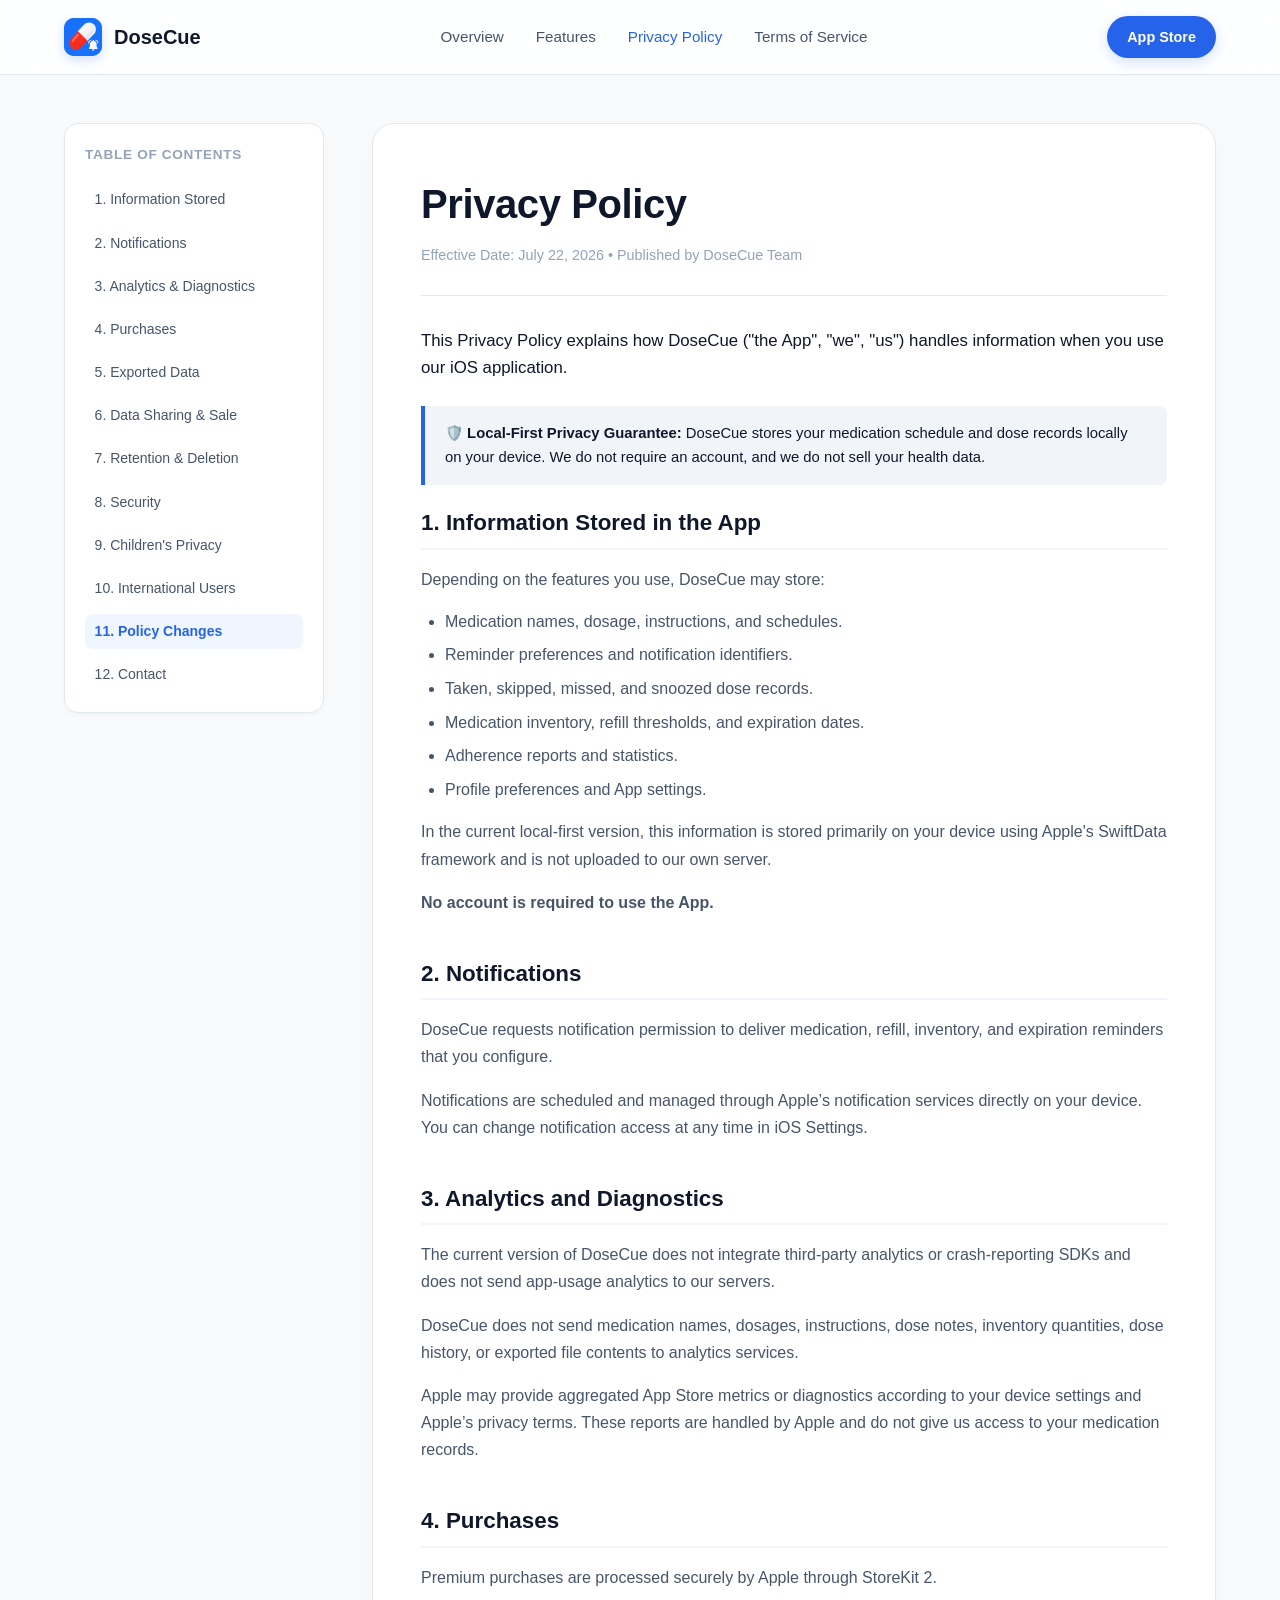
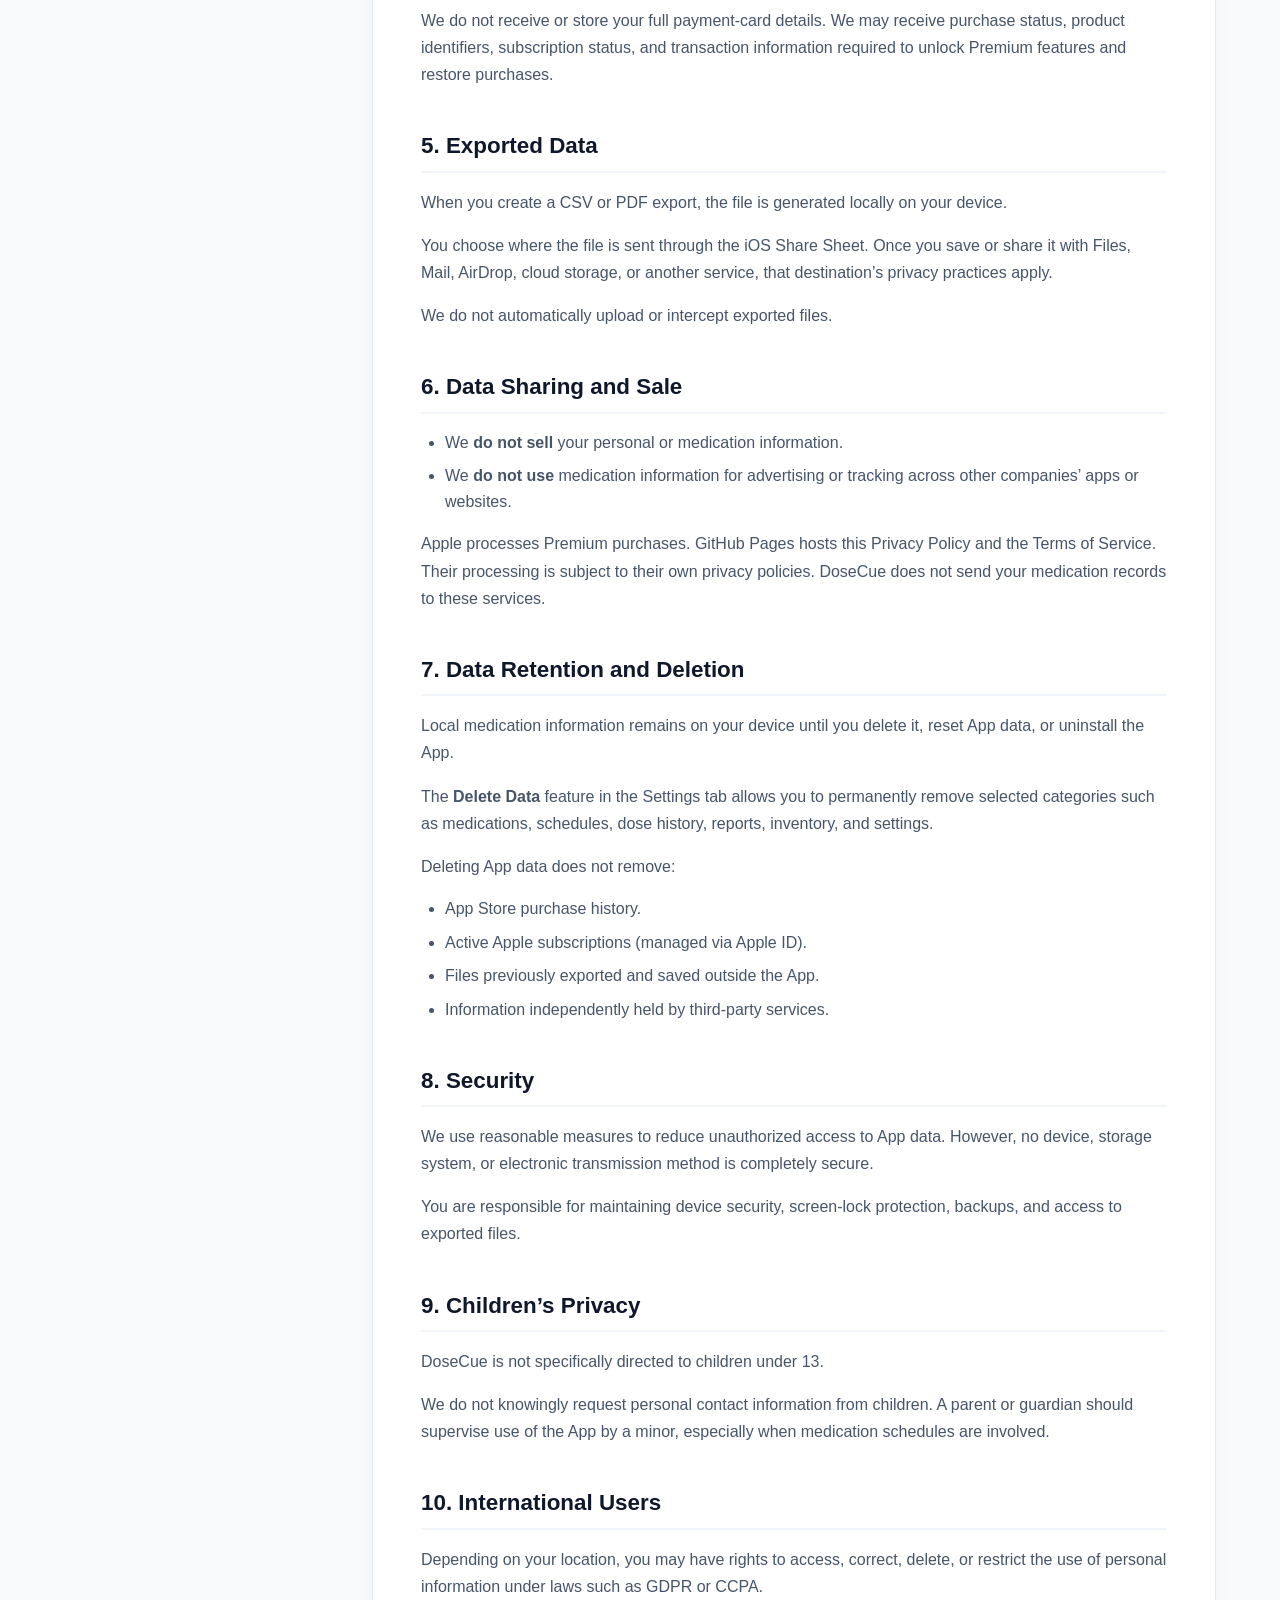
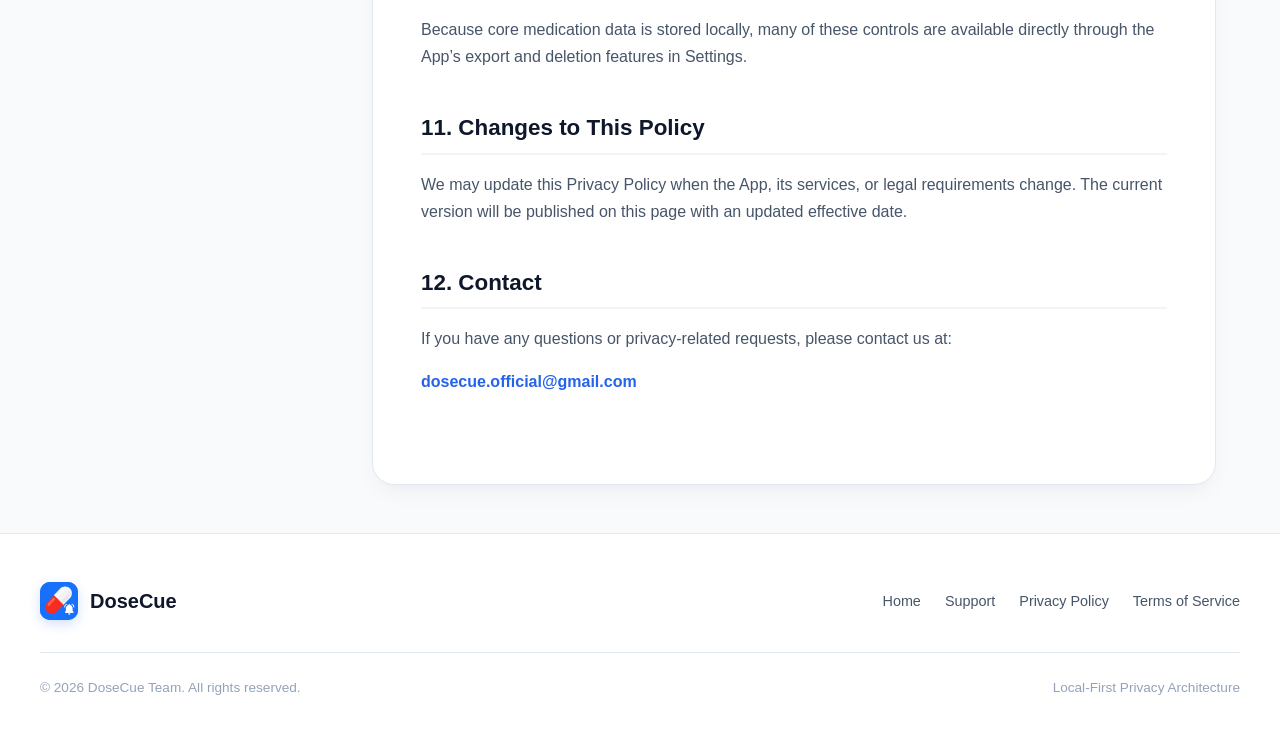
==== commit 16b3d1a4: "update mail" ====
--- a/privacy.html
+++ b/privacy.html
@@ -6,7 +6,7 @@
   <title>Privacy Policy — DoseCue</title>
   <meta name="description" content="Privacy Policy for DoseCue iOS App. Learn about our local-first data architecture, zero cloud tracking, and how your information is protected.">
   <link rel="icon" type="image/png" href="assets/dosecue.png">
-  <link rel="stylesheet" href="styles.css">
+  <link rel="stylesheet" href="styles.css?v=20260730">
   <script src="script.js" defer></script>
 </head>
 <body>
@@ -16,7 +16,7 @@
     <div class="nav-container">
       <a href="index.html" class="brand-logo">
         <div class="brand-icon">
-          <img src="assets/dosecue.png" alt="DoseCue app icon">
+          <img src="assets/dosecue.png" alt="DoseCue app icon" width="38" height="38">
         </div>
         <span>DoseCue</span>
       </a>
@@ -219,7 +219,7 @@
               If you have any questions or privacy-related requests, please contact us at:
             </p>
             <p style="font-weight: 600; color: var(--primary);">
-              <a href="mailto:dosecue.offical@gmail.com">dosecue.offical@gmail.com</a>
+              <a href="mailto:dosecue.official@gmail.com">dosecue.official@gmail.com</a>
             </p>
           </section>
 
@@ -235,7 +235,7 @@
       <div class="footer-top">
         <a href="index.html" class="brand-logo">
           <div class="brand-icon">
-            <img src="assets/dosecue.png" alt="DoseCue app icon">
+            <img src="assets/dosecue.png" alt="DoseCue app icon" width="38" height="38">
           </div>
           <span>DoseCue</span>
         </a>
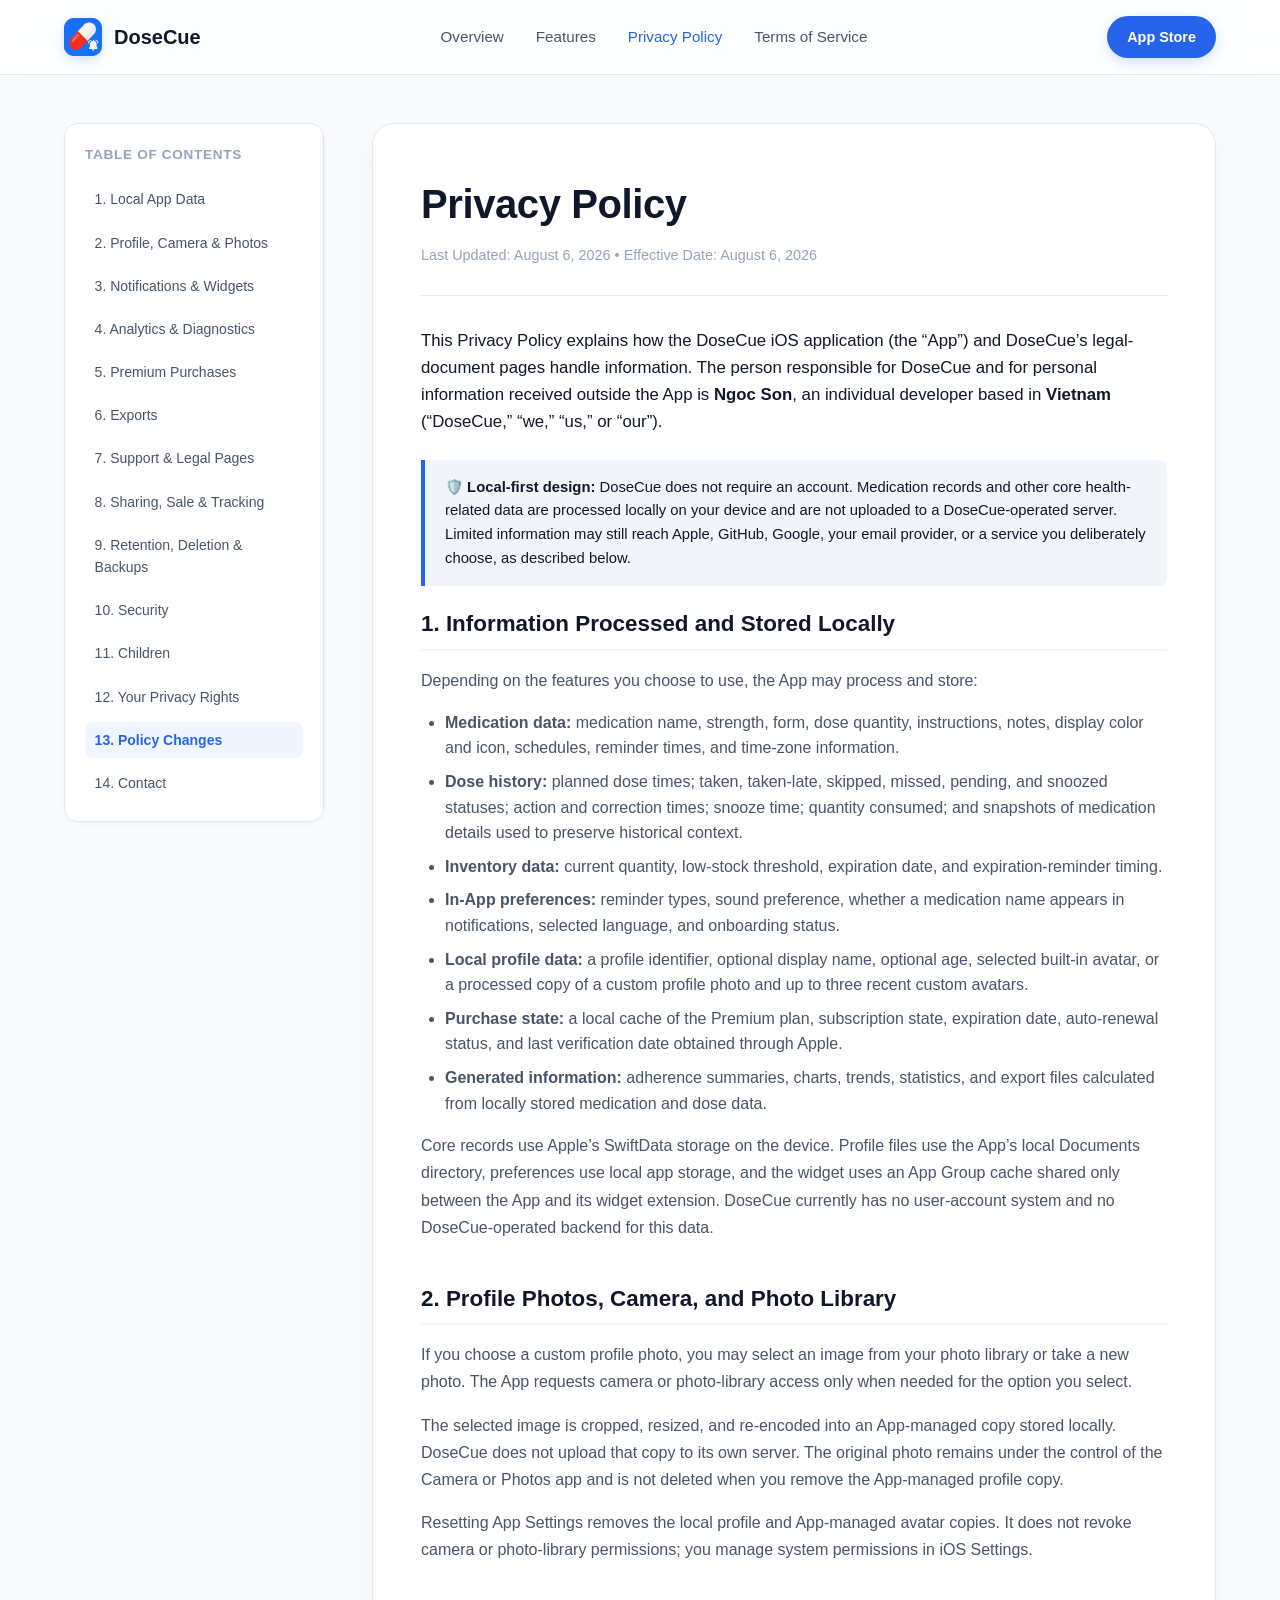
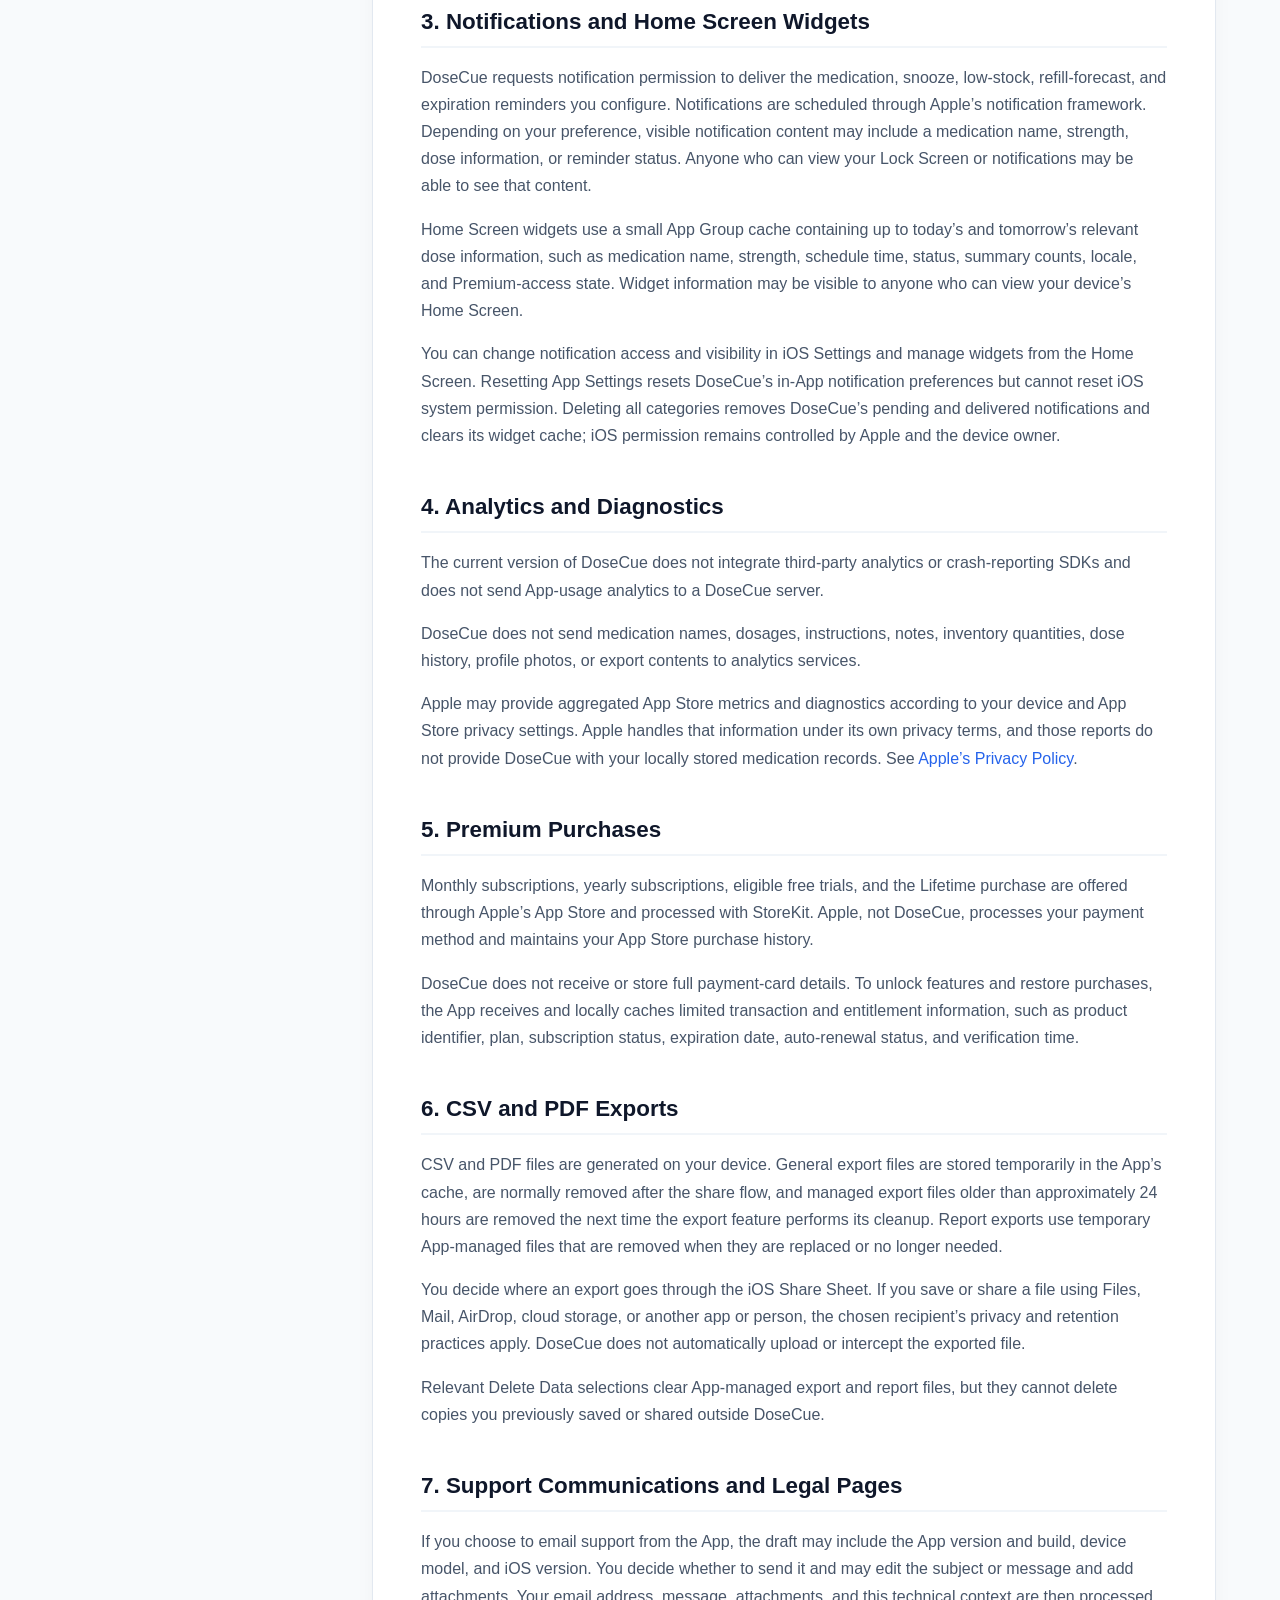
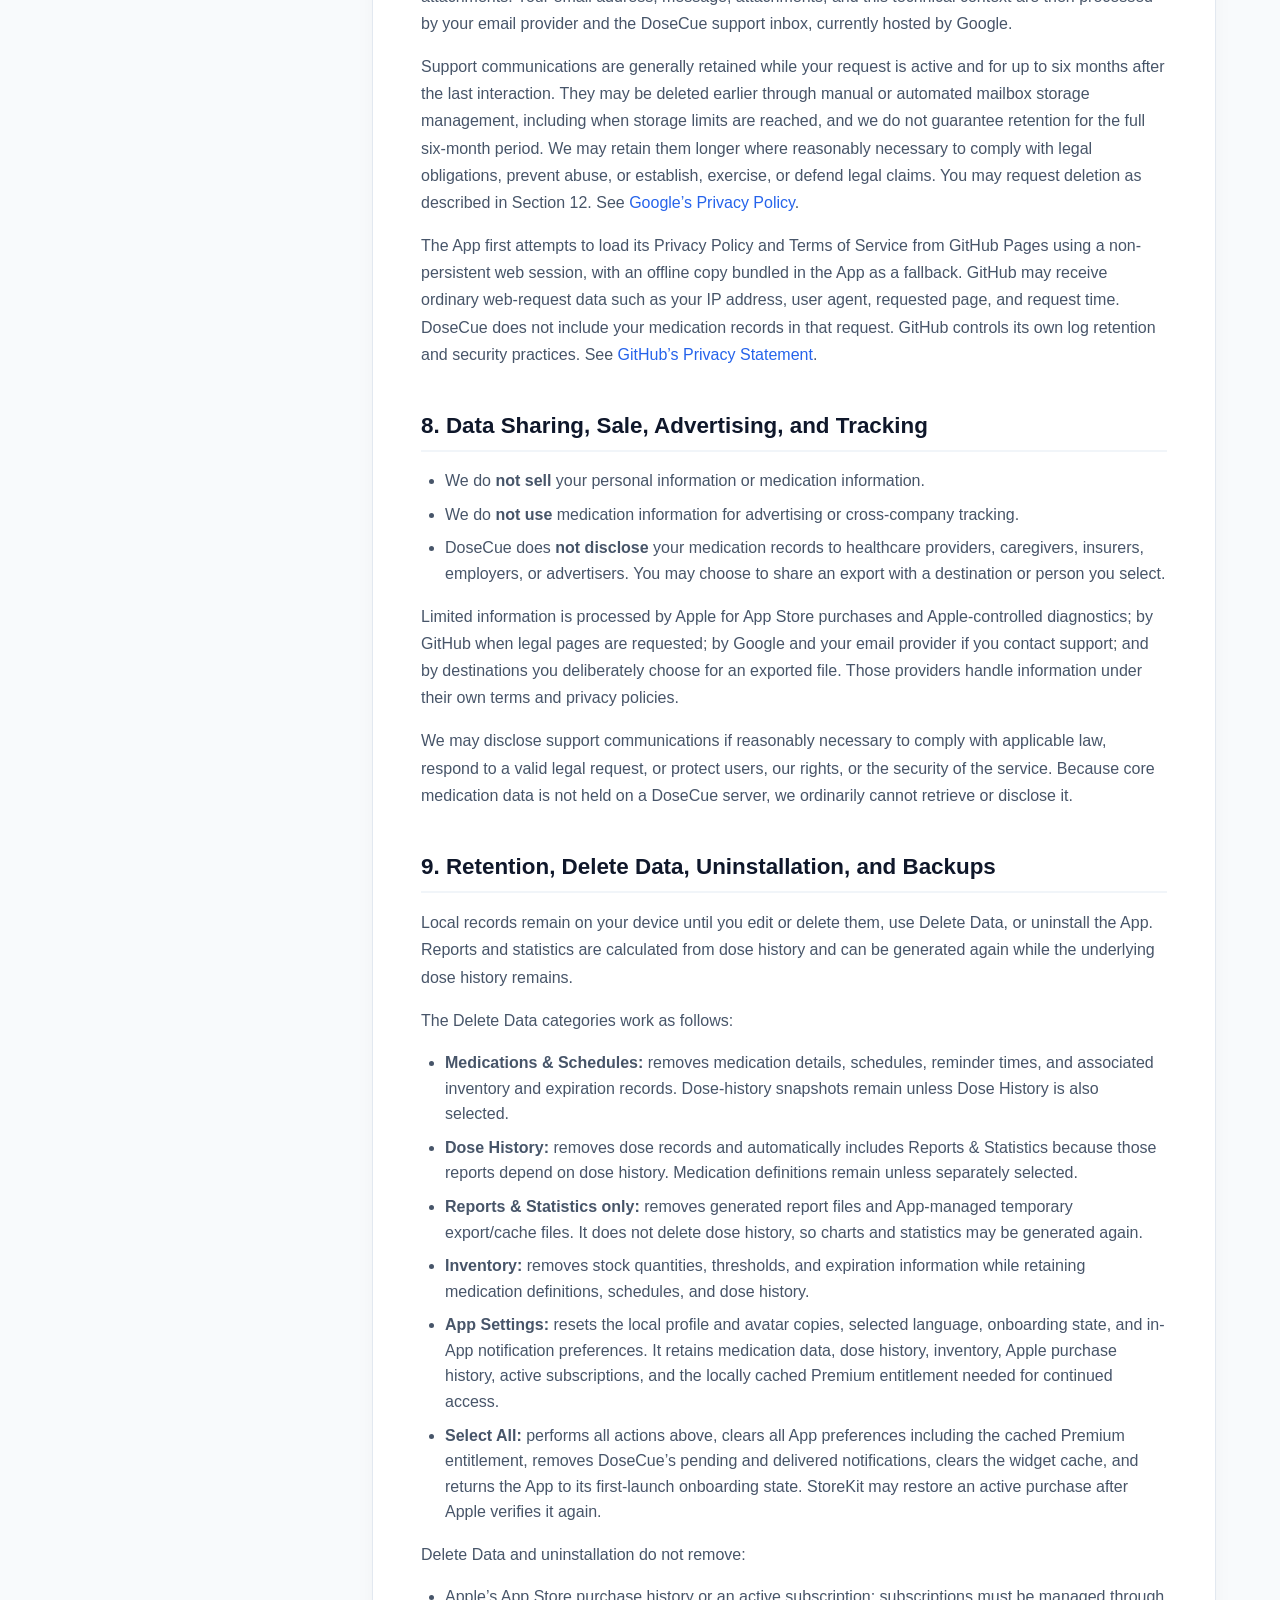
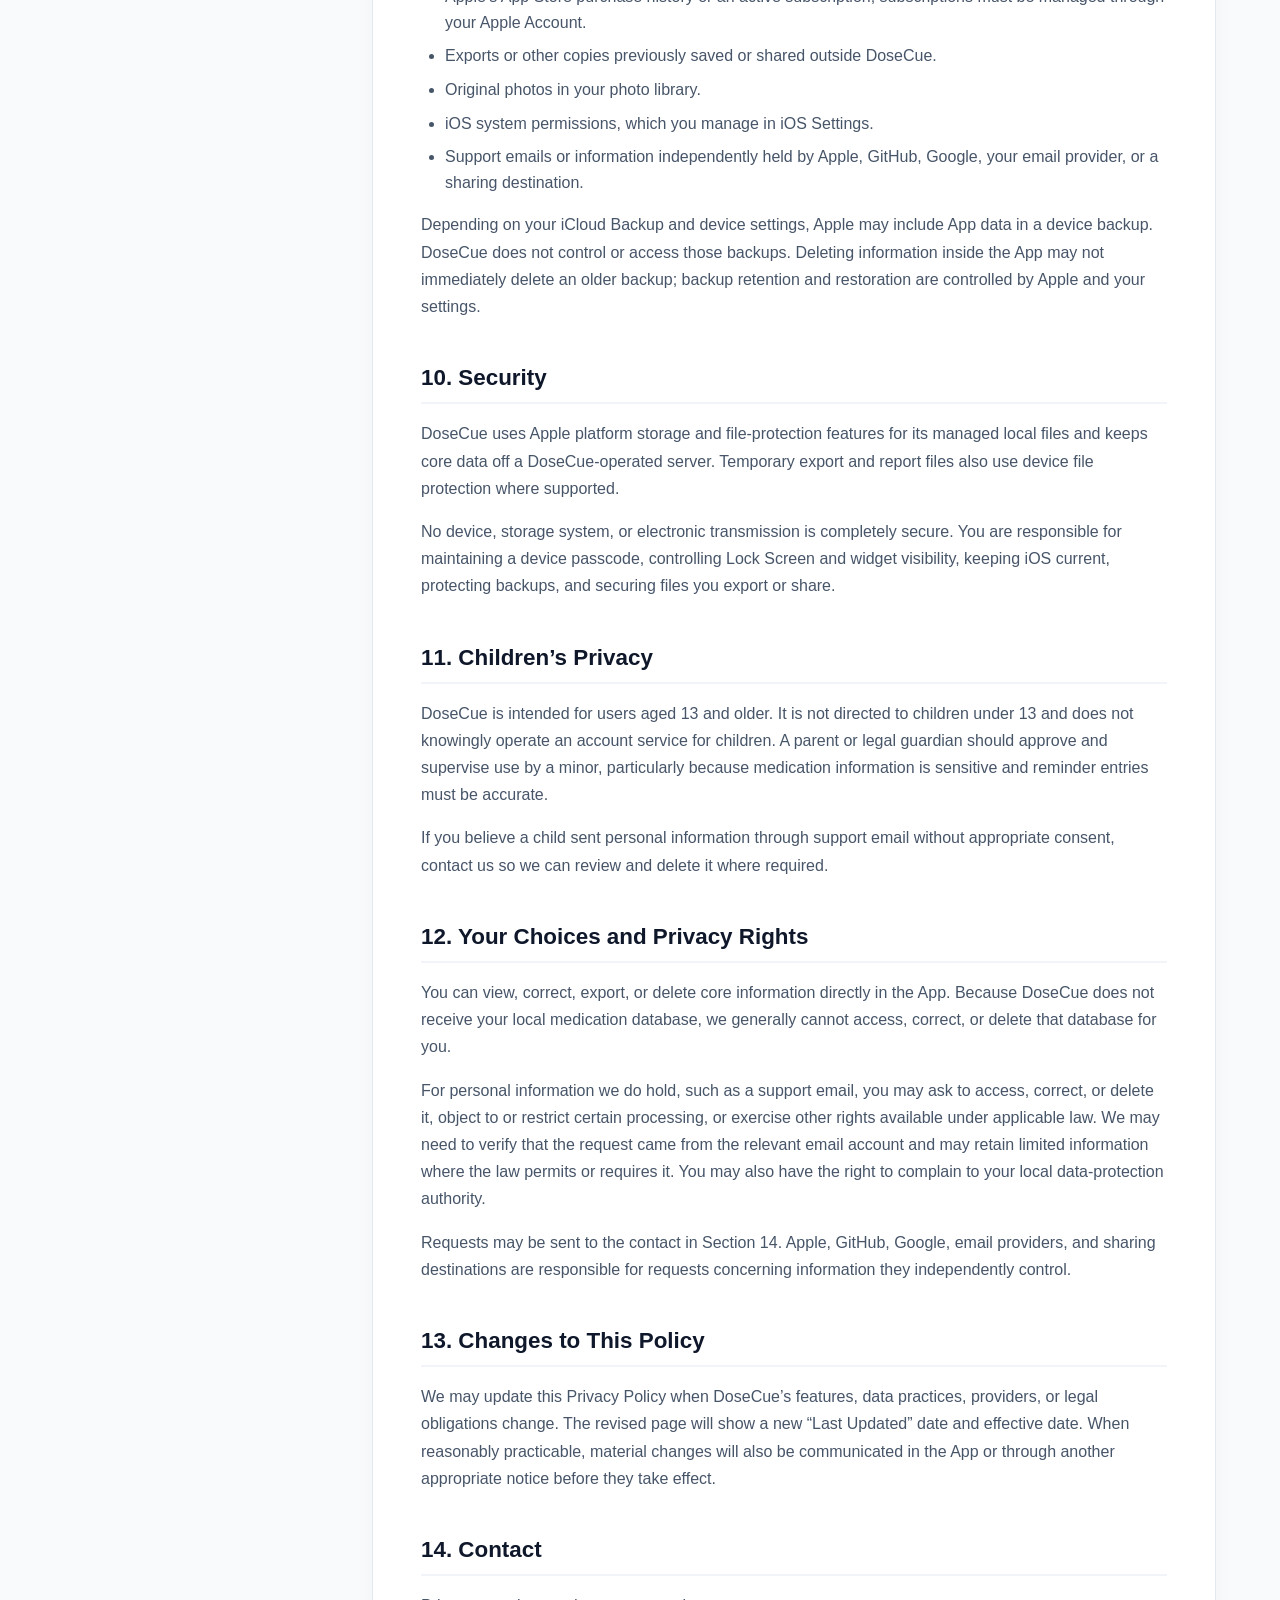
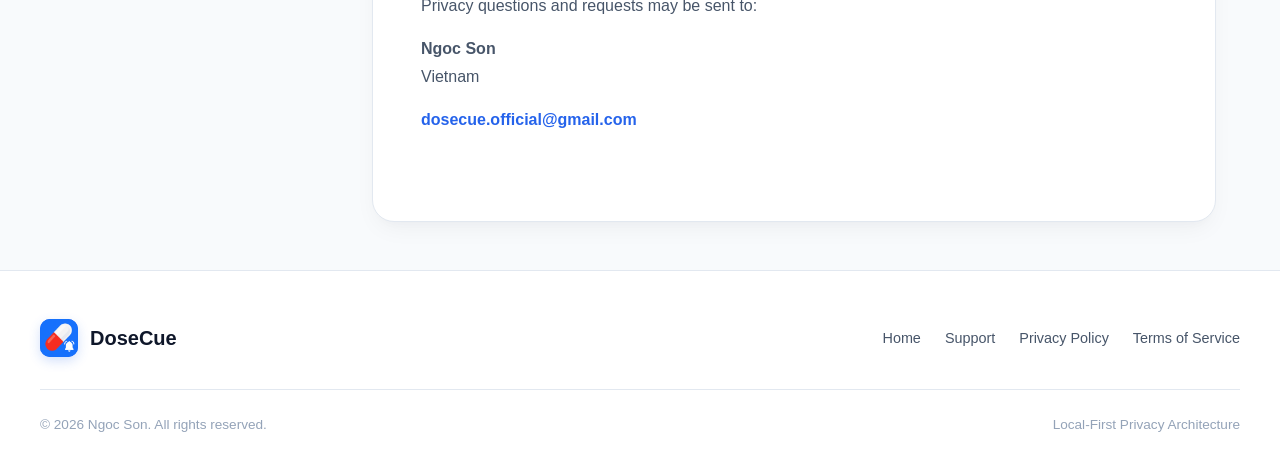
==== commit c0cd77dc: "updated" ====
--- a/privacy.html
+++ b/privacy.html
@@ -4,14 +4,13 @@
   <meta charset="UTF-8">
   <meta name="viewport" content="width=device-width, initial-scale=1.0">
   <title>Privacy Policy — DoseCue</title>
-  <meta name="description" content="Privacy Policy for DoseCue iOS App. Learn about our local-first data architecture, zero cloud tracking, and how your information is protected.">
+  <meta name="description" content="Privacy Policy for the DoseCue iOS app, including its local-first storage, reminders, widgets, purchases, exports, support communications, and data deletion controls.">
   <link rel="icon" type="image/png" href="assets/dosecue.png">
   <link rel="stylesheet" href="styles.css?v=20260730">
   <script src="script.js" defer></script>
 </head>
 <body>
 
-  <!-- Header Navigation -->
   <header class="navbar">
     <div class="nav-container">
       <a href="index.html" class="brand-logo">
@@ -34,202 +33,234 @@
     </div>
   </header>
 
-  <!-- Main Content Layout -->
   <main class="main-content">
     <div class="container">
-      
       <div class="doc-layout">
-        
-        <!-- Sidebar Navigation (TOC) -->
+
         <aside class="doc-sidebar">
           <div class="doc-sidebar-title">Table of Contents</div>
           <ul class="toc-list">
-            <li><a href="#sec-1" class="active">1. Information Stored</a></li>
-            <li><a href="#sec-2">2. Notifications</a></li>
-            <li><a href="#sec-3">3. Analytics & Diagnostics</a></li>
-            <li><a href="#sec-4">4. Purchases</a></li>
-            <li><a href="#sec-5">5. Exported Data</a></li>
-            <li><a href="#sec-6">6. Data Sharing & Sale</a></li>
-            <li><a href="#sec-7">7. Retention & Deletion</a></li>
-            <li><a href="#sec-8">8. Security</a></li>
-            <li><a href="#sec-9">9. Children's Privacy</a></li>
-            <li><a href="#sec-10">10. International Users</a></li>
-            <li><a href="#sec-11">11. Policy Changes</a></li>
-            <li><a href="#sec-12">12. Contact</a></li>
+            <li><a href="#sec-1" class="active">1. Local App Data</a></li>
+            <li><a href="#sec-2">2. Profile, Camera &amp; Photos</a></li>
+            <li><a href="#sec-3">3. Notifications &amp; Widgets</a></li>
+            <li><a href="#sec-4">4. Analytics &amp; Diagnostics</a></li>
+            <li><a href="#sec-5">5. Premium Purchases</a></li>
+            <li><a href="#sec-6">6. Exports</a></li>
+            <li><a href="#sec-7">7. Support &amp; Legal Pages</a></li>
+            <li><a href="#sec-8">8. Sharing, Sale &amp; Tracking</a></li>
+            <li><a href="#sec-9">9. Retention, Deletion &amp; Backups</a></li>
+            <li><a href="#sec-10">10. Security</a></li>
+            <li><a href="#sec-11">11. Children</a></li>
+            <li><a href="#sec-12">12. Your Privacy Rights</a></li>
+            <li><a href="#sec-13">13. Policy Changes</a></li>
+            <li><a href="#sec-14">14. Contact</a></li>
           </ul>
         </aside>
 
-        <!-- Privacy Document Article -->
         <article class="doc-article">
-          
           <header class="doc-header">
             <h1 class="doc-title">Privacy Policy</h1>
-            <div class="doc-meta">Effective Date: July 22, 2026 • Published by DoseCue Team</div>
+            <div class="doc-meta">Last Updated: August 6, 2026 • Effective Date: August 6, 2026</div>
           </header>
 
           <p style="font-size: 1.05rem; margin-bottom: 1.5rem;">
-            This Privacy Policy explains how DoseCue ("the App", "we", "us") handles information when you use our iOS application.
+            This Privacy Policy explains how the DoseCue iOS application (the “App”) and DoseCue’s legal-document pages handle information. The person responsible for DoseCue and for personal information received outside the App is <strong>Ngoc Son</strong>, an individual developer based in <strong>Vietnam</strong> (“DoseCue,” “we,” “us,” or “our”).
           </p>
 
           <div class="doc-callout">
-            <strong>🛡️ Local-First Privacy Guarantee:</strong> DoseCue stores your medication schedule and dose records locally on your device. We do not require an account, and we do not sell your health data.
+            <strong>🛡️ Local-first design:</strong> DoseCue does not require an account. Medication records and other core health-related data are processed locally on your device and are not uploaded to a DoseCue-operated server. Limited information may still reach Apple, GitHub, Google, your email provider, or a service you deliberately choose, as described below.
           </div>
 
-          <!-- Section 1 -->
           <section id="sec-1" class="doc-section">
-            <h2 class="doc-section-h2">1. Information Stored in the App</h2>
-            <p>Depending on the features you use, DoseCue may store:</p>
-            <ul>
-              <li>Medication names, dosage, instructions, and schedules.</li>
-              <li>Reminder preferences and notification identifiers.</li>
-              <li>Taken, skipped, missed, and snoozed dose records.</li>
-              <li>Medication inventory, refill thresholds, and expiration dates.</li>
-              <li>Adherence reports and statistics.</li>
-              <li>Profile preferences and App settings.</li>
-            </ul>
-            <p>
-              In the current local-first version, this information is stored primarily on your device using Apple's SwiftData framework and is not uploaded to our own server.
-            </p>
-            <p><strong>No account is required to use the App.</strong></p>
-          </section>
-
-          <!-- Section 2 -->
+            <h2 class="doc-section-h2">1. Information Processed and Stored Locally</h2>
+            <p>Depending on the features you choose to use, the App may process and store:</p>
+            <ul>
+              <li><strong>Medication data:</strong> medication name, strength, form, dose quantity, instructions, notes, display color and icon, schedules, reminder times, and time-zone information.</li>
+              <li><strong>Dose history:</strong> planned dose times; taken, taken-late, skipped, missed, pending, and snoozed statuses; action and correction times; snooze time; quantity consumed; and snapshots of medication details used to preserve historical context.</li>
+              <li><strong>Inventory data:</strong> current quantity, low-stock threshold, expiration date, and expiration-reminder timing.</li>
+              <li><strong>In-App preferences:</strong> reminder types, sound preference, whether a medication name appears in notifications, selected language, and onboarding status.</li>
+              <li><strong>Local profile data:</strong> a profile identifier, optional display name, optional age, selected built-in avatar, or a processed copy of a custom profile photo and up to three recent custom avatars.</li>
+              <li><strong>Purchase state:</strong> a local cache of the Premium plan, subscription state, expiration date, auto-renewal status, and last verification date obtained through Apple.</li>
+              <li><strong>Generated information:</strong> adherence summaries, charts, trends, statistics, and export files calculated from locally stored medication and dose data.</li>
+            </ul>
+            <p>
+              Core records use Apple’s SwiftData storage on the device. Profile files use the App’s local Documents directory, preferences use local app storage, and the widget uses an App Group cache shared only between the App and its widget extension. DoseCue currently has no user-account system and no DoseCue-operated backend for this data.
+            </p>
+          </section>
+
           <section id="sec-2" class="doc-section">
-            <h2 class="doc-section-h2">2. Notifications</h2>
-            <p>
-              DoseCue requests notification permission to deliver medication, refill, inventory, and expiration reminders that you configure.
-            </p>
-            <p>
-              Notifications are scheduled and managed through Apple’s notification services directly on your device. You can change notification access at any time in iOS Settings.
-            </p>
-          </section>
-
-          <!-- Section 3 -->
+            <h2 class="doc-section-h2">2. Profile Photos, Camera, and Photo Library</h2>
+            <p>
+              If you choose a custom profile photo, you may select an image from your photo library or take a new photo. The App requests camera or photo-library access only when needed for the option you select.
+            </p>
+            <p>
+              The selected image is cropped, resized, and re-encoded into an App-managed copy stored locally. DoseCue does not upload that copy to its own server. The original photo remains under the control of the Camera or Photos app and is not deleted when you remove the App-managed profile copy.
+            </p>
+            <p>
+              Resetting App Settings removes the local profile and App-managed avatar copies. It does not revoke camera or photo-library permissions; you manage system permissions in iOS Settings.
+            </p>
+          </section>
+
           <section id="sec-3" class="doc-section">
-            <h2 class="doc-section-h2">3. Analytics and Diagnostics</h2>
-            <p>
-              The current version of DoseCue does not integrate third-party analytics or crash-reporting SDKs and does not send app-usage analytics to our servers.
-            </p>
-            <p>
-              DoseCue does not send medication names, dosages, instructions, dose notes, inventory quantities, dose history, or exported file contents to analytics services.
-            </p>
-            <p>
-              Apple may provide aggregated App Store metrics or diagnostics according to your device settings and Apple’s privacy terms. These reports are handled by Apple and do not give us access to your medication records.
-            </p>
-          </section>
-
-          <!-- Section 4 -->
+            <h2 class="doc-section-h2">3. Notifications and Home Screen Widgets</h2>
+            <p>
+              DoseCue requests notification permission to deliver the medication, snooze, low-stock, refill-forecast, and expiration reminders you configure. Notifications are scheduled through Apple’s notification framework. Depending on your preference, visible notification content may include a medication name, strength, dose information, or reminder status. Anyone who can view your Lock Screen or notifications may be able to see that content.
+            </p>
+            <p>
+              Home Screen widgets use a small App Group cache containing up to today’s and tomorrow’s relevant dose information, such as medication name, strength, schedule time, status, summary counts, locale, and Premium-access state. Widget information may be visible to anyone who can view your device’s Home Screen.
+            </p>
+            <p>
+              You can change notification access and visibility in iOS Settings and manage widgets from the Home Screen. Resetting App Settings resets DoseCue’s in-App notification preferences but cannot reset iOS system permission. Deleting all categories removes DoseCue’s pending and delivered notifications and clears its widget cache; iOS permission remains controlled by Apple and the device owner.
+            </p>
+          </section>
+
           <section id="sec-4" class="doc-section">
-            <h2 class="doc-section-h2">4. Purchases</h2>
-            <p>
-              Premium purchases are processed securely by Apple through StoreKit 2.
-            </p>
-            <p>
-              We do not receive or store your full payment-card details. We may receive purchase status, product identifiers, subscription status, and transaction information required to unlock Premium features and restore purchases.
-            </p>
-          </section>
-
-          <!-- Section 5 -->
+            <h2 class="doc-section-h2">4. Analytics and Diagnostics</h2>
+            <p>
+              The current version of DoseCue does not integrate third-party analytics or crash-reporting SDKs and does not send App-usage analytics to a DoseCue server.
+            </p>
+            <p>
+              DoseCue does not send medication names, dosages, instructions, notes, inventory quantities, dose history, profile photos, or export contents to analytics services.
+            </p>
+            <p>
+              Apple may provide aggregated App Store metrics and diagnostics according to your device and App Store privacy settings. Apple handles that information under its own privacy terms, and those reports do not provide DoseCue with your locally stored medication records. See <a href="https://www.apple.com/legal/privacy/">Apple’s Privacy Policy</a>.
+            </p>
+          </section>
+
           <section id="sec-5" class="doc-section">
-            <h2 class="doc-section-h2">5. Exported Data</h2>
-            <p>
-              When you create a CSV or PDF export, the file is generated locally on your device.
-            </p>
-            <p>
-              You choose where the file is sent through the iOS Share Sheet. Once you save or share it with Files, Mail, AirDrop, cloud storage, or another service, that destination’s privacy practices apply.
-            </p>
-            <p>We do not automatically upload or intercept exported files.</p>
-          </section>
-
-          <!-- Section 6 -->
+            <h2 class="doc-section-h2">5. Premium Purchases</h2>
+            <p>
+              Monthly subscriptions, yearly subscriptions, eligible free trials, and the Lifetime purchase are offered through Apple’s App Store and processed with StoreKit. Apple, not DoseCue, processes your payment method and maintains your App Store purchase history.
+            </p>
+            <p>
+              DoseCue does not receive or store full payment-card details. To unlock features and restore purchases, the App receives and locally caches limited transaction and entitlement information, such as product identifier, plan, subscription status, expiration date, auto-renewal status, and verification time.
+            </p>
+          </section>
+
           <section id="sec-6" class="doc-section">
-            <h2 class="doc-section-h2">6. Data Sharing and Sale</h2>
-            <ul>
-              <li>We <strong>do not sell</strong> your personal or medication information.</li>
-              <li>We <strong>do not use</strong> medication information for advertising or tracking across other companies’ apps or websites.</li>
-            </ul>
-            <p>
-              Apple processes Premium purchases. GitHub Pages hosts this Privacy Policy and the Terms of Service. Their processing is subject to their own privacy policies. DoseCue does not send your medication records to these services.
-            </p>
-          </section>
-
-          <!-- Section 7 -->
+            <h2 class="doc-section-h2">6. CSV and PDF Exports</h2>
+            <p>
+              CSV and PDF files are generated on your device. General export files are stored temporarily in the App’s cache, are normally removed after the share flow, and managed export files older than approximately 24 hours are removed the next time the export feature performs its cleanup. Report exports use temporary App-managed files that are removed when they are replaced or no longer needed.
+            </p>
+            <p>
+              You decide where an export goes through the iOS Share Sheet. If you save or share a file using Files, Mail, AirDrop, cloud storage, or another app or person, the chosen recipient’s privacy and retention practices apply. DoseCue does not automatically upload or intercept the exported file.
+            </p>
+            <p>
+              Relevant Delete Data selections clear App-managed export and report files, but they cannot delete copies you previously saved or shared outside DoseCue.
+            </p>
+          </section>
+
           <section id="sec-7" class="doc-section">
-            <h2 class="doc-section-h2">7. Data Retention and Deletion</h2>
-            <p>
-              Local medication information remains on your device until you delete it, reset App data, or uninstall the App.
-            </p>
-            <p>
-              The <strong>Delete Data</strong> feature in the Settings tab allows you to permanently remove selected categories such as medications, schedules, dose history, reports, inventory, and settings.
-            </p>
-            <p>Deleting App data does not remove:</p>
-            <ul>
-              <li>App Store purchase history.</li>
-              <li>Active Apple subscriptions (managed via Apple ID).</li>
-              <li>Files previously exported and saved outside the App.</li>
-              <li>Information independently held by third-party services.</li>
-            </ul>
-          </section>
-
-          <!-- Section 8 -->
+            <h2 class="doc-section-h2">7. Support Communications and Legal Pages</h2>
+            <p>
+              If you choose to email support from the App, the draft may include the App version and build, device model, and iOS version. You decide whether to send it and may edit the subject or message and add attachments. Your email address, message, attachments, and this technical context are then processed by your email provider and the DoseCue support inbox, currently hosted by Google.
+            </p>
+            <p>
+              Support communications are generally retained while your request is active and for up to six months after the last interaction. They may be deleted earlier through manual or automated mailbox storage management, including when storage limits are reached, and we do not guarantee retention for the full six-month period. We may retain them longer where reasonably necessary to comply with legal obligations, prevent abuse, or establish, exercise, or defend legal claims. You may request deletion as described in Section 12. See <a href="https://policies.google.com/privacy">Google’s Privacy Policy</a>.
+            </p>
+            <p>
+              The App first attempts to load its Privacy Policy and Terms of Service from GitHub Pages using a non-persistent web session, with an offline copy bundled in the App as a fallback. GitHub may receive ordinary web-request data such as your IP address, user agent, requested page, and request time. DoseCue does not include your medication records in that request. GitHub controls its own log retention and security practices. See <a href="https://docs.github.com/en/site-policy/privacy-policies/github-general-privacy-statement">GitHub’s Privacy Statement</a>.
+            </p>
+          </section>
+
           <section id="sec-8" class="doc-section">
-            <h2 class="doc-section-h2">8. Security</h2>
-            <p>
-              We use reasonable measures to reduce unauthorized access to App data. However, no device, storage system, or electronic transmission method is completely secure.
-            </p>
-            <p>
-              You are responsible for maintaining device security, screen-lock protection, backups, and access to exported files.
-            </p>
-          </section>
-
-          <!-- Section 9 -->
+            <h2 class="doc-section-h2">8. Data Sharing, Sale, Advertising, and Tracking</h2>
+            <ul>
+              <li>We do <strong>not sell</strong> your personal information or medication information.</li>
+              <li>We do <strong>not use</strong> medication information for advertising or cross-company tracking.</li>
+              <li>DoseCue does <strong>not disclose</strong> your medication records to healthcare providers, caregivers, insurers, employers, or advertisers. You may choose to share an export with a destination or person you select.</li>
+            </ul>
+            <p>
+              Limited information is processed by Apple for App Store purchases and Apple-controlled diagnostics; by GitHub when legal pages are requested; by Google and your email provider if you contact support; and by destinations you deliberately choose for an exported file. Those providers handle information under their own terms and privacy policies.
+            </p>
+            <p>
+              We may disclose support communications if reasonably necessary to comply with applicable law, respond to a valid legal request, or protect users, our rights, or the security of the service. Because core medication data is not held on a DoseCue server, we ordinarily cannot retrieve or disclose it.
+            </p>
+          </section>
+
           <section id="sec-9" class="doc-section">
-            <h2 class="doc-section-h2">9. Children’s Privacy</h2>
-            <p>
-              DoseCue is not specifically directed to children under 13.
-            </p>
-            <p>
-              We do not knowingly request personal contact information from children. A parent or guardian should supervise use of the App by a minor, especially when medication schedules are involved.
-            </p>
-          </section>
-
-          <!-- Section 10 -->
+            <h2 class="doc-section-h2">9. Retention, Delete Data, Uninstallation, and Backups</h2>
+            <p>
+              Local records remain on your device until you edit or delete them, use Delete Data, or uninstall the App. Reports and statistics are calculated from dose history and can be generated again while the underlying dose history remains.
+            </p>
+            <p>The Delete Data categories work as follows:</p>
+            <ul>
+              <li><strong>Medications &amp; Schedules:</strong> removes medication details, schedules, reminder times, and associated inventory and expiration records. Dose-history snapshots remain unless Dose History is also selected.</li>
+              <li><strong>Dose History:</strong> removes dose records and automatically includes Reports &amp; Statistics because those reports depend on dose history. Medication definitions remain unless separately selected.</li>
+              <li><strong>Reports &amp; Statistics only:</strong> removes generated report files and App-managed temporary export/cache files. It does not delete dose history, so charts and statistics may be generated again.</li>
+              <li><strong>Inventory:</strong> removes stock quantities, thresholds, and expiration information while retaining medication definitions, schedules, and dose history.</li>
+              <li><strong>App Settings:</strong> resets the local profile and avatar copies, selected language, onboarding state, and in-App notification preferences. It retains medication data, dose history, inventory, Apple purchase history, active subscriptions, and the locally cached Premium entitlement needed for continued access.</li>
+              <li><strong>Select All:</strong> performs all actions above, clears all App preferences including the cached Premium entitlement, removes DoseCue’s pending and delivered notifications, clears the widget cache, and returns the App to its first-launch onboarding state. StoreKit may restore an active purchase after Apple verifies it again.</li>
+            </ul>
+            <p>Delete Data and uninstallation do not remove:</p>
+            <ul>
+              <li>Apple’s App Store purchase history or an active subscription; subscriptions must be managed through your Apple Account.</li>
+              <li>Exports or other copies previously saved or shared outside DoseCue.</li>
+              <li>Original photos in your photo library.</li>
+              <li>iOS system permissions, which you manage in iOS Settings.</li>
+              <li>Support emails or information independently held by Apple, GitHub, Google, your email provider, or a sharing destination.</li>
+            </ul>
+            <p>
+              Depending on your iCloud Backup and device settings, Apple may include App data in a device backup. DoseCue does not control or access those backups. Deleting information inside the App may not immediately delete an older backup; backup retention and restoration are controlled by Apple and your settings.
+            </p>
+          </section>
+
           <section id="sec-10" class="doc-section">
-            <h2 class="doc-section-h2">10. International Users</h2>
-            <p>
-              Depending on your location, you may have rights to access, correct, delete, or restrict the use of personal information under laws such as GDPR or CCPA.
-            </p>
-            <p>
-              Because core medication data is stored locally, many of these controls are available directly through the App’s export and deletion features in Settings.
-            </p>
-          </section>
-
-          <!-- Section 11 -->
+            <h2 class="doc-section-h2">10. Security</h2>
+            <p>
+              DoseCue uses Apple platform storage and file-protection features for its managed local files and keeps core data off a DoseCue-operated server. Temporary export and report files also use device file protection where supported.
+            </p>
+            <p>
+              No device, storage system, or electronic transmission is completely secure. You are responsible for maintaining a device passcode, controlling Lock Screen and widget visibility, keeping iOS current, protecting backups, and securing files you export or share.
+            </p>
+          </section>
+
           <section id="sec-11" class="doc-section">
-            <h2 class="doc-section-h2">11. Changes to This Policy</h2>
-            <p>
-              We may update this Privacy Policy when the App, its services, or legal requirements change. The current version will be published on this page with an updated effective date.
-            </p>
-          </section>
-
-          <!-- Section 12 -->
+            <h2 class="doc-section-h2">11. Children’s Privacy</h2>
+            <p>
+              DoseCue is intended for users aged 13 and older. It is not directed to children under 13 and does not knowingly operate an account service for children. A parent or legal guardian should approve and supervise use by a minor, particularly because medication information is sensitive and reminder entries must be accurate.
+            </p>
+            <p>
+              If you believe a child sent personal information through support email without appropriate consent, contact us so we can review and delete it where required.
+            </p>
+          </section>
+
           <section id="sec-12" class="doc-section">
-            <h2 class="doc-section-h2">12. Contact</h2>
-            <p>
-              If you have any questions or privacy-related requests, please contact us at:
+            <h2 class="doc-section-h2">12. Your Choices and Privacy Rights</h2>
+            <p>
+              You can view, correct, export, or delete core information directly in the App. Because DoseCue does not receive your local medication database, we generally cannot access, correct, or delete that database for you.
+            </p>
+            <p>
+              For personal information we do hold, such as a support email, you may ask to access, correct, or delete it, object to or restrict certain processing, or exercise other rights available under applicable law. We may need to verify that the request came from the relevant email account and may retain limited information where the law permits or requires it. You may also have the right to complain to your local data-protection authority.
+            </p>
+            <p>
+              Requests may be sent to the contact in Section 14. Apple, GitHub, Google, email providers, and sharing destinations are responsible for requests concerning information they independently control.
+            </p>
+          </section>
+
+          <section id="sec-13" class="doc-section">
+            <h2 class="doc-section-h2">13. Changes to This Policy</h2>
+            <p>
+              We may update this Privacy Policy when DoseCue’s features, data practices, providers, or legal obligations change. The revised page will show a new “Last Updated” date and effective date. When reasonably practicable, material changes will also be communicated in the App or through another appropriate notice before they take effect.
+            </p>
+          </section>
+
+          <section id="sec-14" class="doc-section">
+            <h2 class="doc-section-h2">14. Contact</h2>
+            <p>Privacy questions and requests may be sent to:</p>
+            <p>
+              <strong>Ngoc Son</strong><br>
+              Vietnam
             </p>
             <p style="font-weight: 600; color: var(--primary);">
               <a href="mailto:dosecue.official@gmail.com">dosecue.official@gmail.com</a>
             </p>
           </section>
-
         </article>
       </div>
-
     </div>
   </main>
 
-  <!-- Footer -->
   <footer class="footer">
     <div class="footer-container">
       <div class="footer-top">
@@ -249,7 +280,7 @@
       </div>
 
       <div class="footer-bottom">
-        <div>© 2026 DoseCue Team. All rights reserved.</div>
+        <div>© 2026 Ngoc Son. All rights reserved.</div>
         <div>Local-First Privacy Architecture</div>
       </div>
     </div>
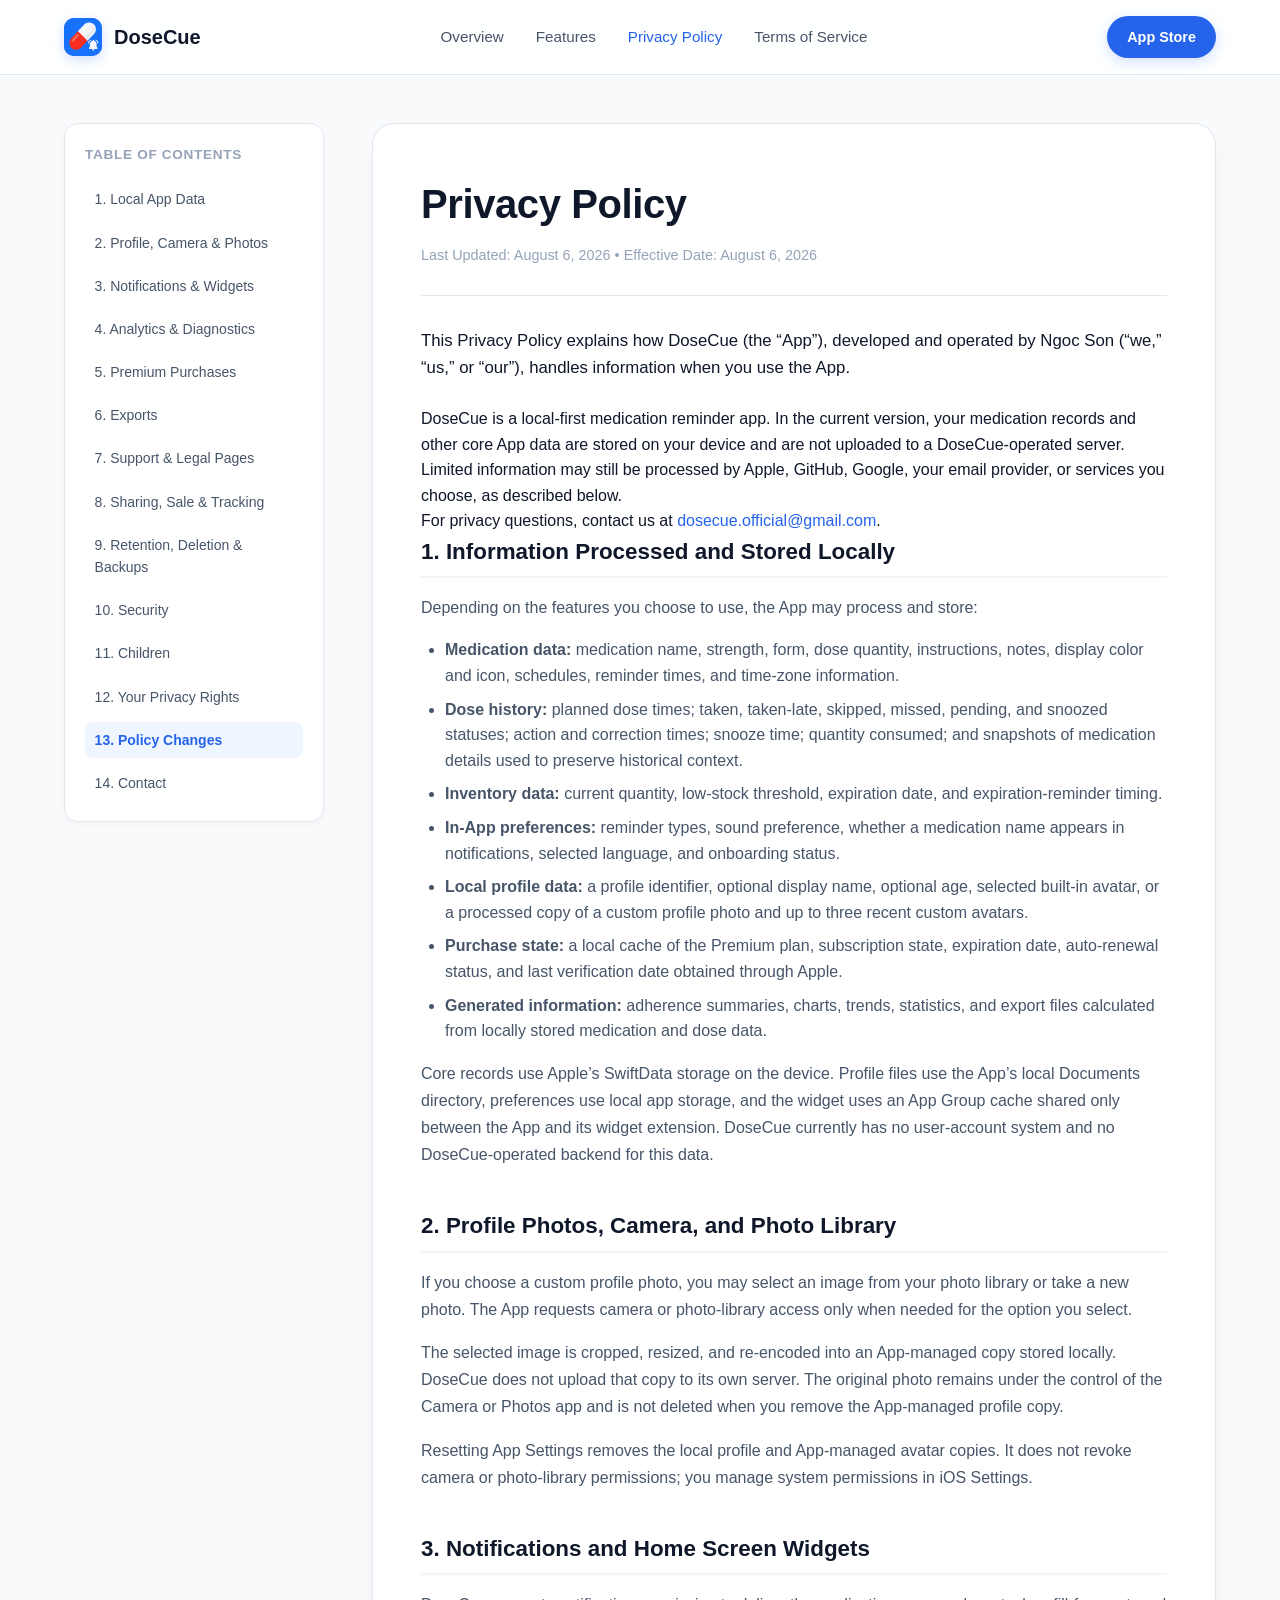
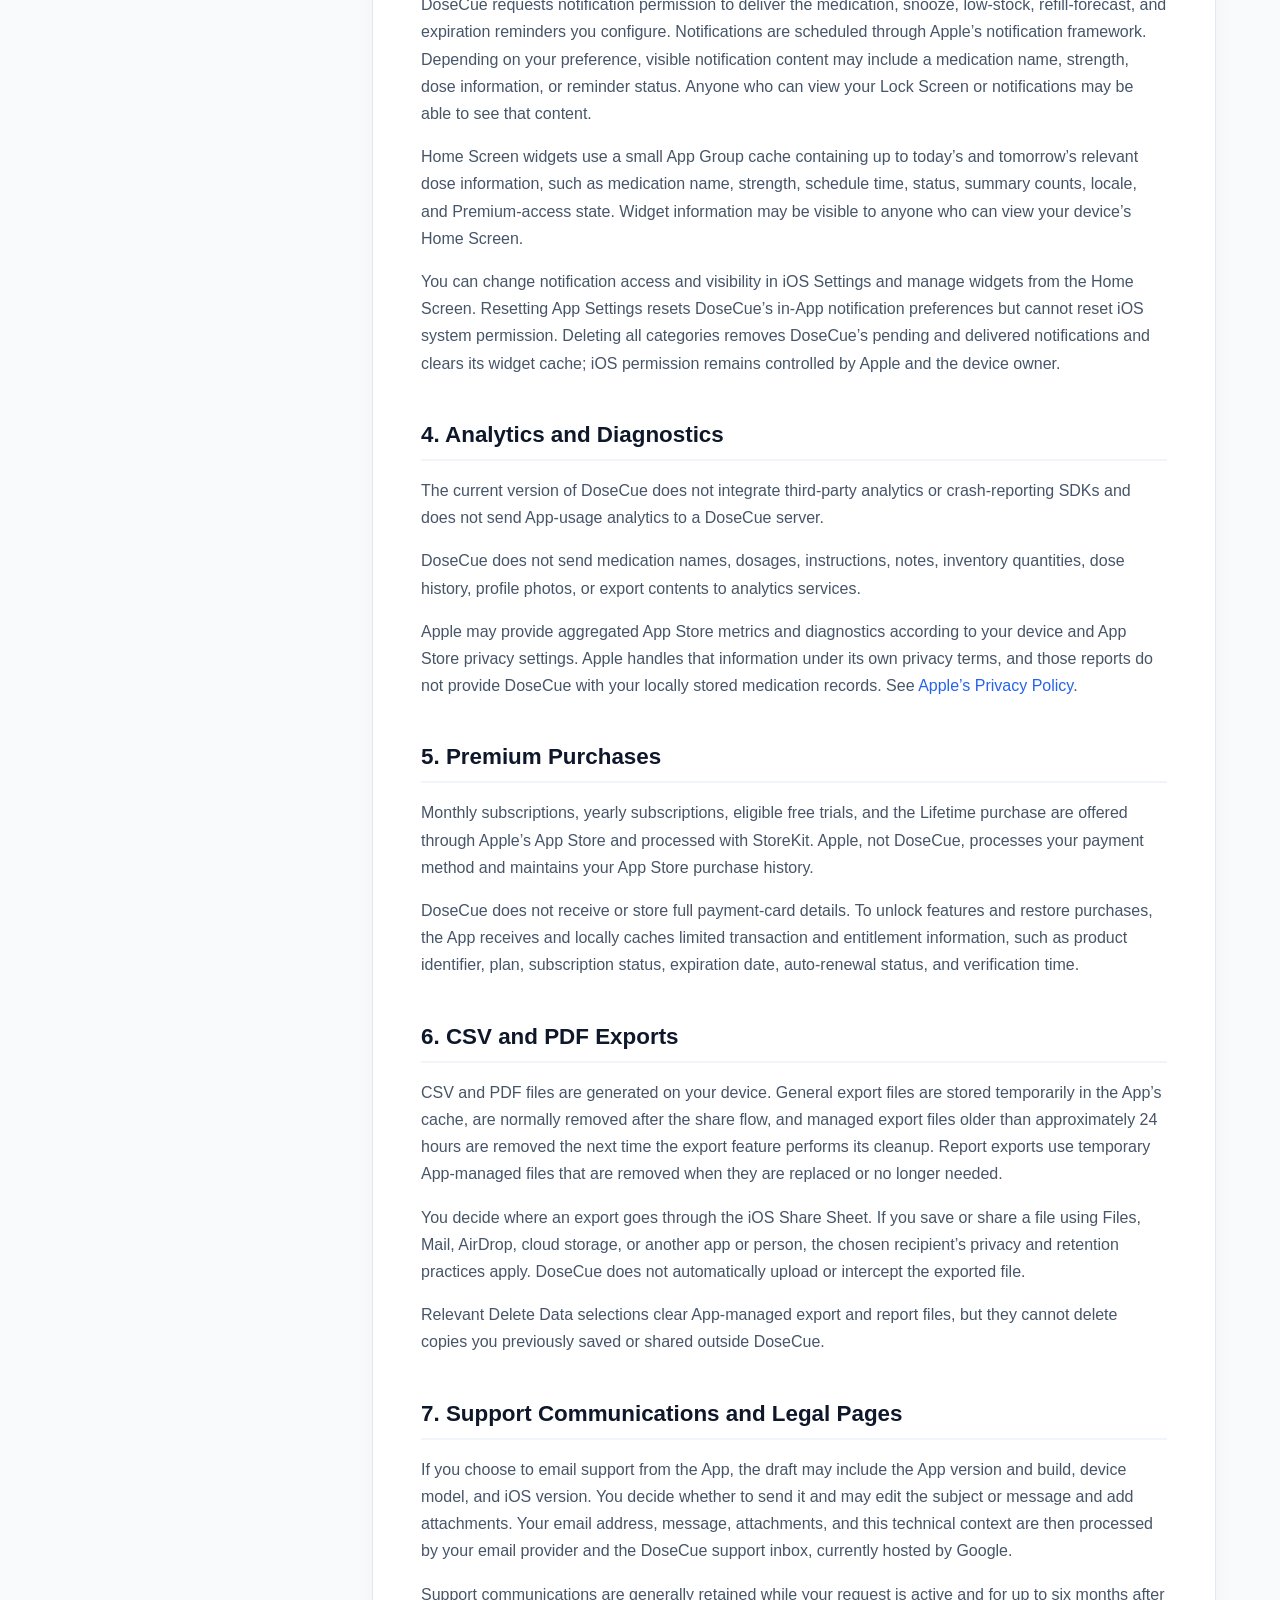
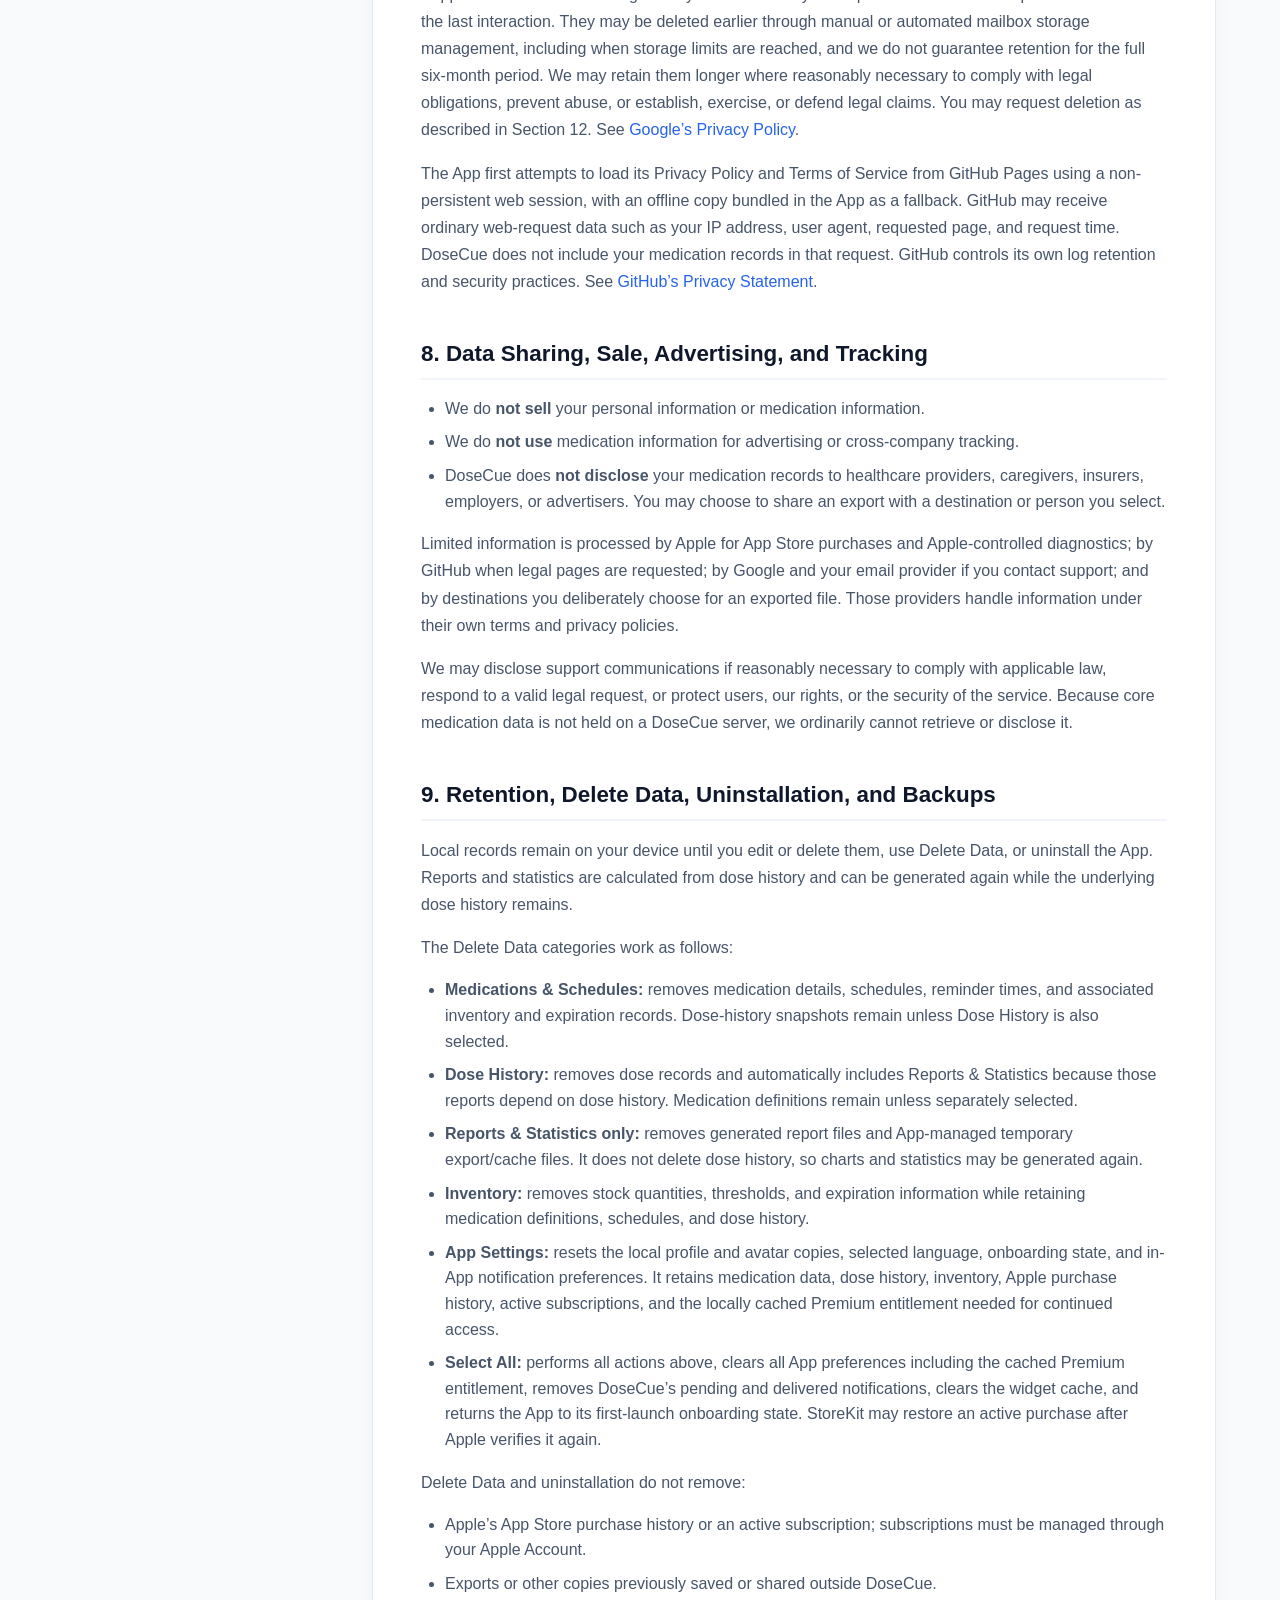
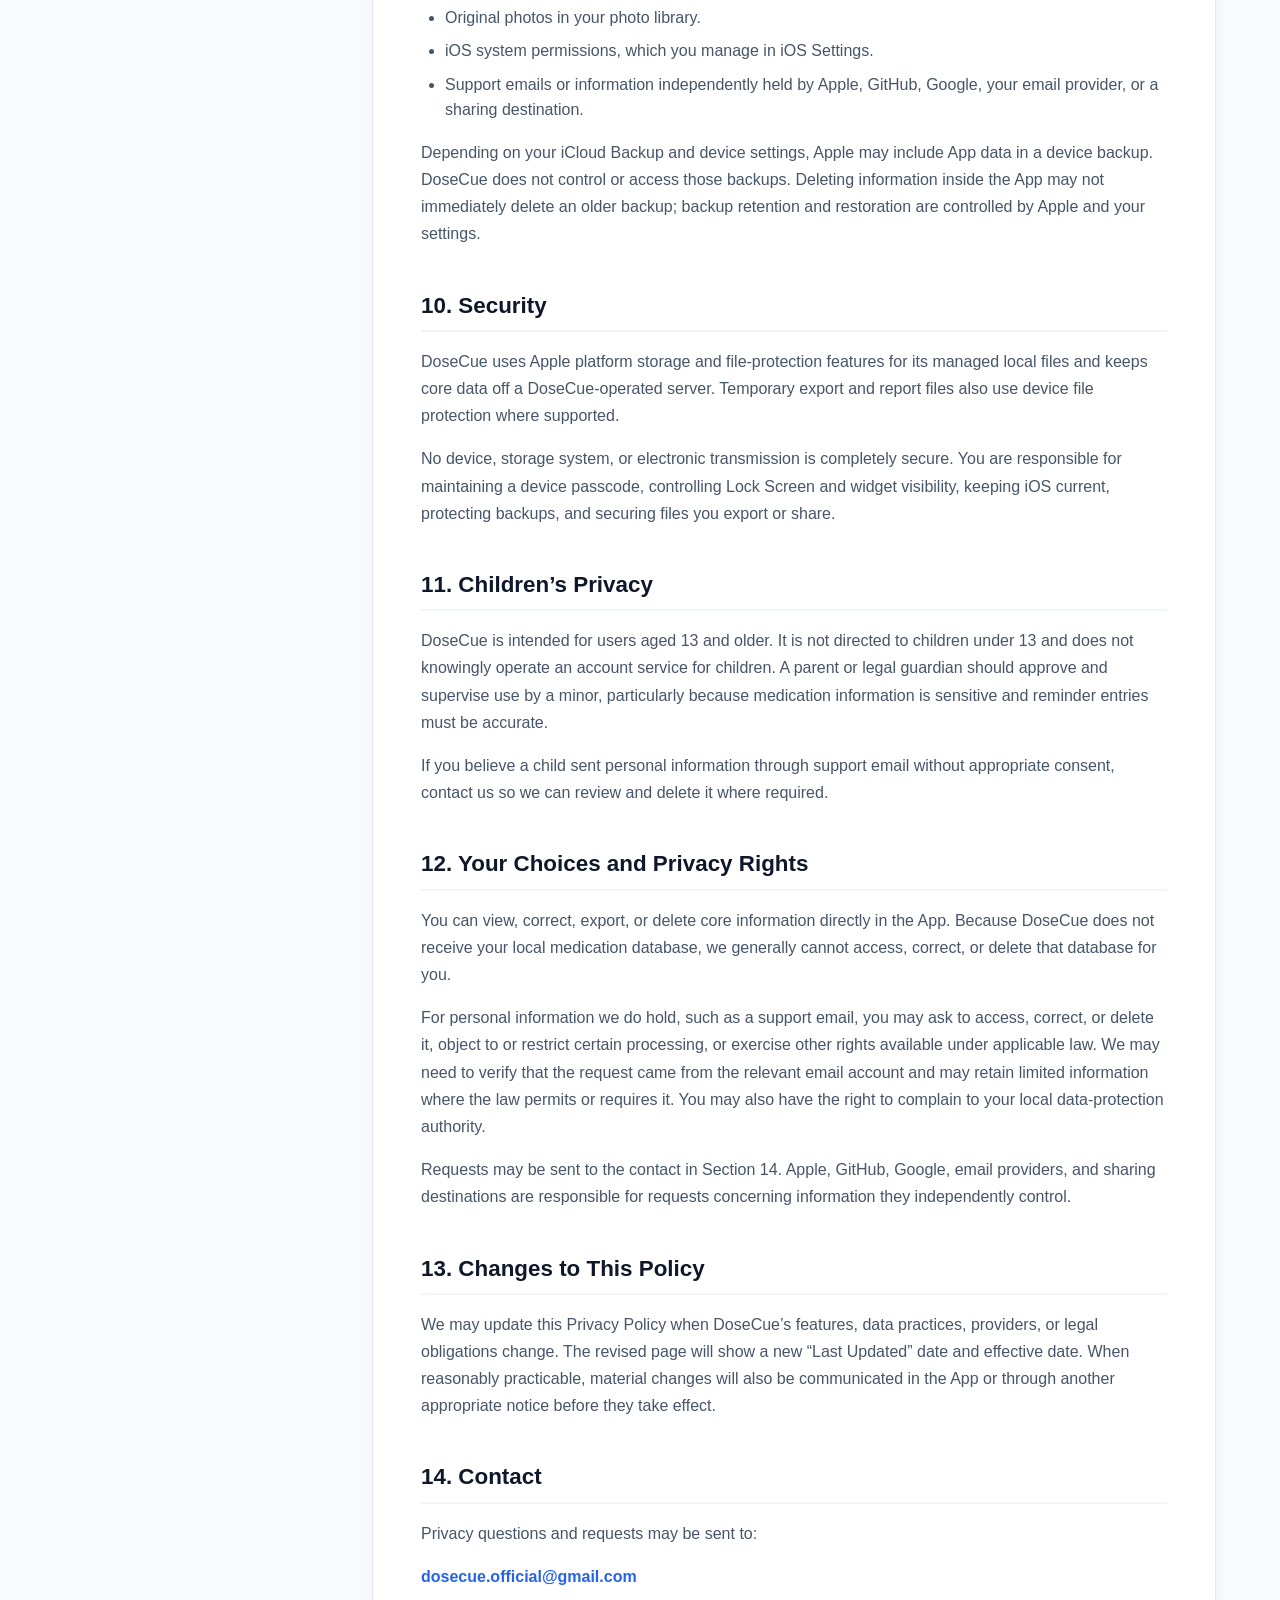
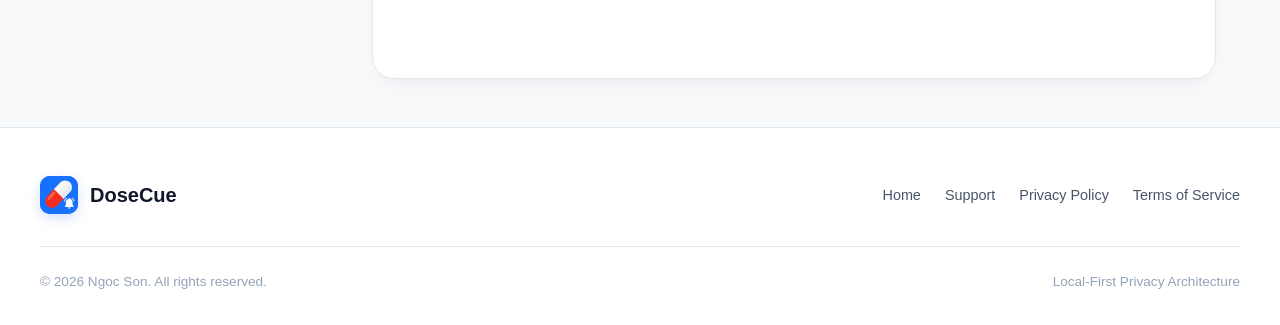
==== commit a988d4da: "updated" ====
--- a/privacy.html
+++ b/privacy.html
@@ -64,12 +64,16 @@
           </header>
 
           <p style="font-size: 1.05rem; margin-bottom: 1.5rem;">
-            This Privacy Policy explains how the DoseCue iOS application (the “App”) and DoseCue’s legal-document pages handle information. The person responsible for DoseCue and for personal information received outside the App is <strong>Ngoc Son</strong>, an individual developer based in <strong>Vietnam</strong> (“DoseCue,” “we,” “us,” or “our”).
+            This Privacy Policy explains how DoseCue (the “App”), developed and operated by Ngoc Son (“we,” “us,” or “our”), handles information when you use the App.
           </p>
 
-          <div class="doc-callout">
-            <strong>🛡️ Local-first design:</strong> DoseCue does not require an account. Medication records and other core health-related data are processed locally on your device and are not uploaded to a DoseCue-operated server. Limited information may still reach Apple, GitHub, Google, your email provider, or a service you deliberately choose, as described below.
-          </div>
+          <p>
+            DoseCue is a local-first medication reminder app. In the current version, your medication records and other core App data are stored on your device and are not uploaded to a DoseCue-operated server. Limited information may still be processed by Apple, GitHub, Google, your email provider, or services you choose, as described below.
+          </p>
+
+          <p>
+            For privacy questions, contact us at <a href="mailto:dosecue.official@gmail.com">dosecue.official@gmail.com</a>.
+          </p>
 
           <section id="sec-1" class="doc-section">
             <h2 class="doc-section-h2">1. Information Processed and Stored Locally</h2>
@@ -248,10 +252,6 @@
           <section id="sec-14" class="doc-section">
             <h2 class="doc-section-h2">14. Contact</h2>
             <p>Privacy questions and requests may be sent to:</p>
-            <p>
-              <strong>Ngoc Son</strong><br>
-              Vietnam
-            </p>
             <p style="font-weight: 600; color: var(--primary);">
               <a href="mailto:dosecue.official@gmail.com">dosecue.official@gmail.com</a>
             </p>
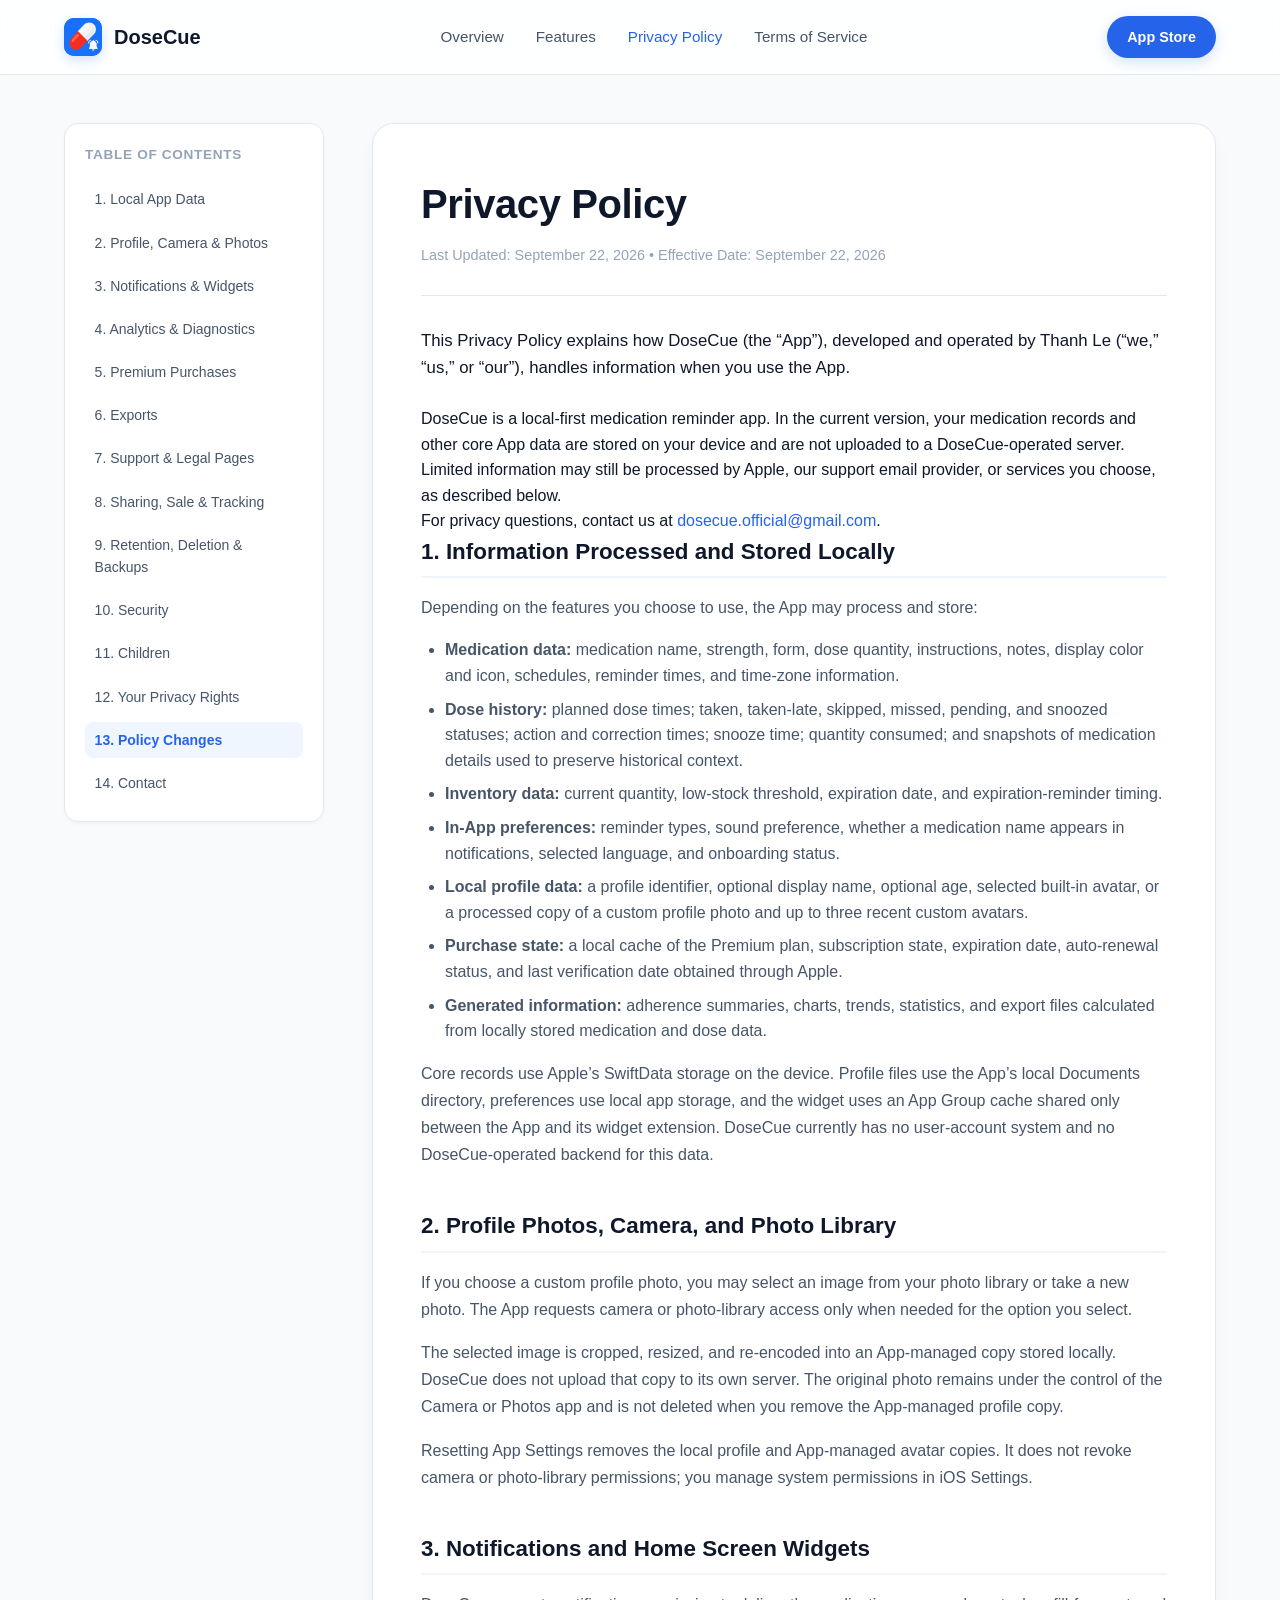
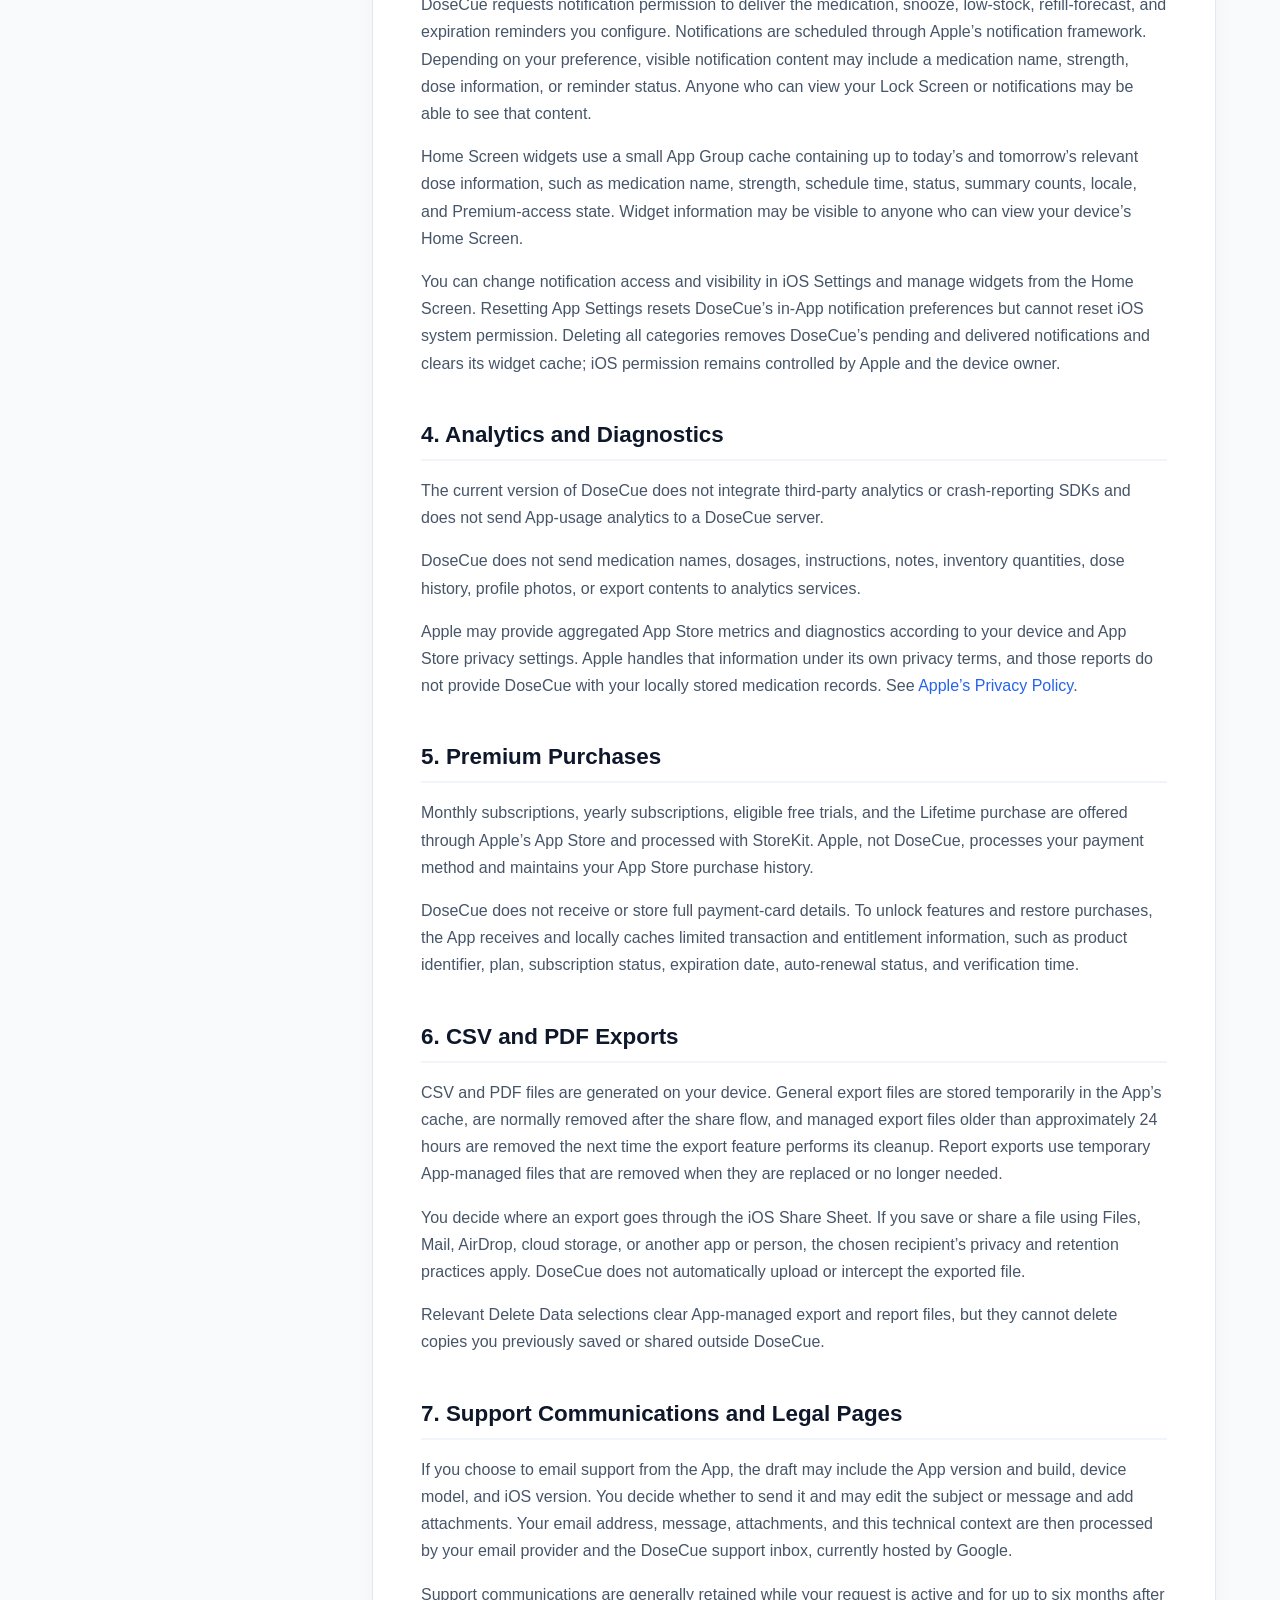
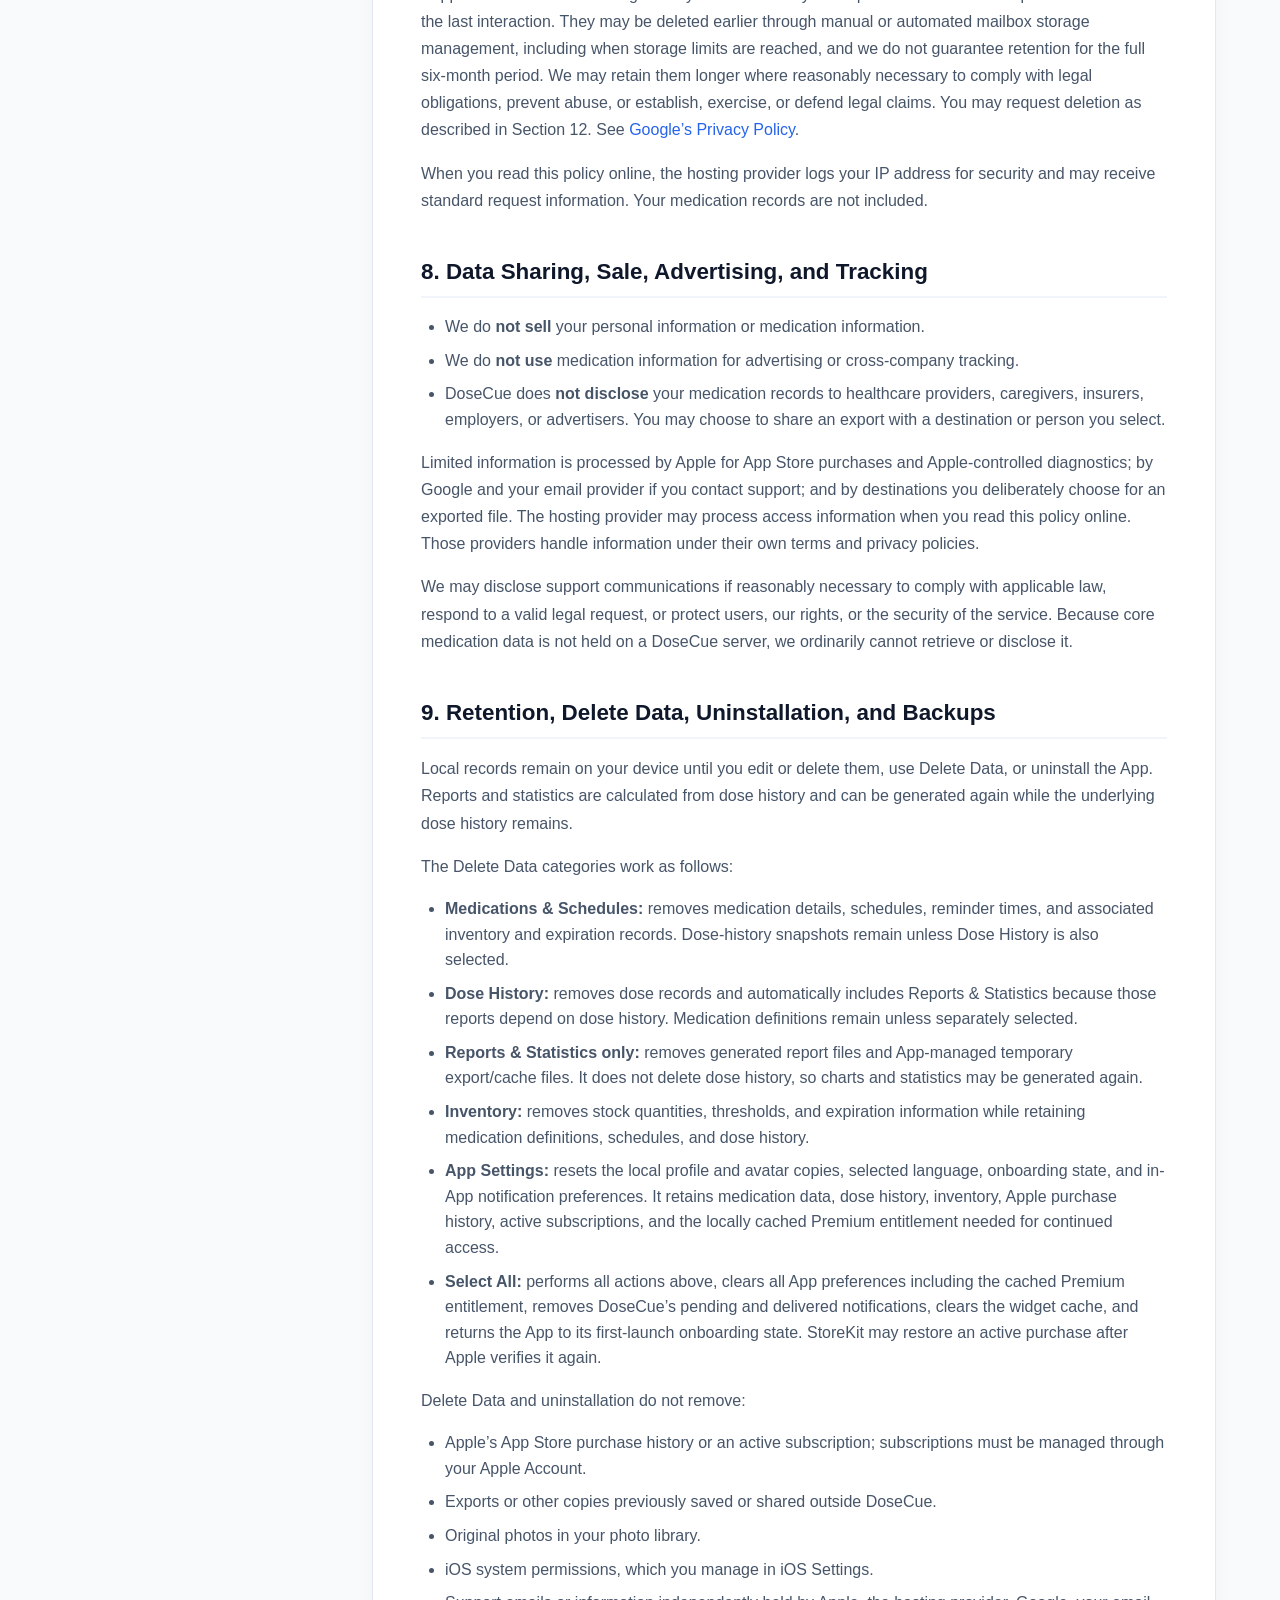
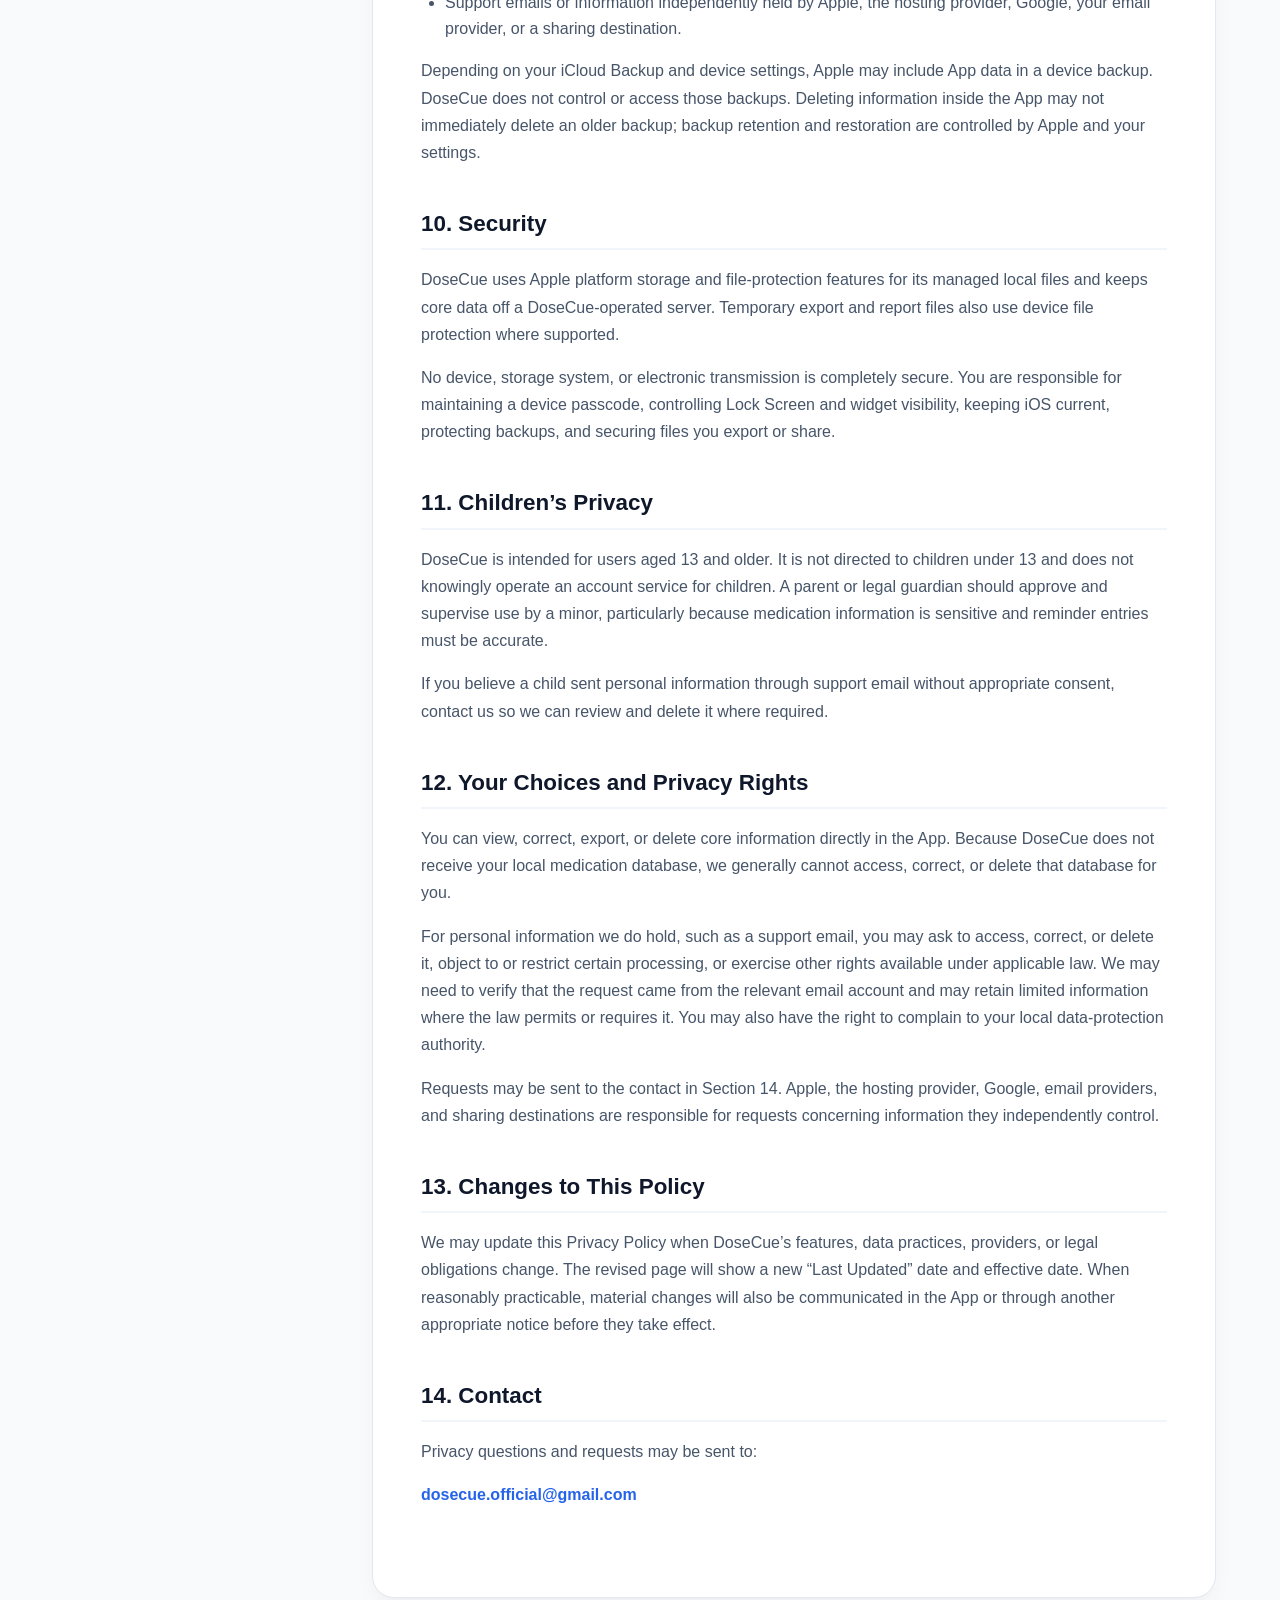
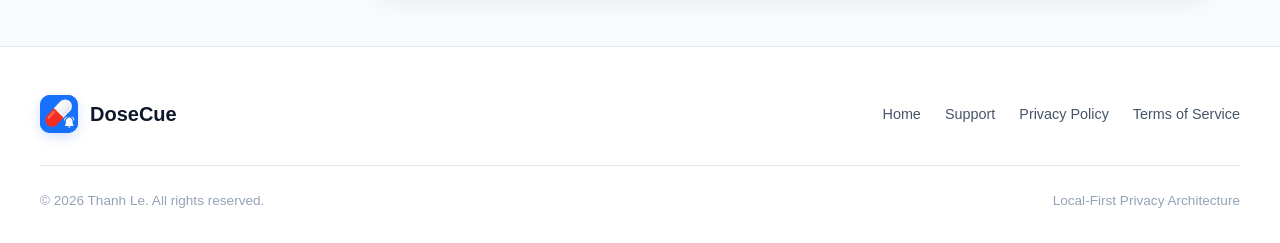
==== commit 67f71809: "updated" ====
--- a/privacy.html
+++ b/privacy.html
@@ -60,15 +60,15 @@
         <article class="doc-article">
           <header class="doc-header">
             <h1 class="doc-title">Privacy Policy</h1>
-            <div class="doc-meta">Last Updated: August 6, 2026 • Effective Date: August 6, 2026</div>
+            <div class="doc-meta">Last Updated: September 22, 2026 • Effective Date: September 22, 2026</div>
           </header>
 
           <p style="font-size: 1.05rem; margin-bottom: 1.5rem;">
-            This Privacy Policy explains how DoseCue (the “App”), developed and operated by Ngoc Son (“we,” “us,” or “our”), handles information when you use the App.
+            This Privacy Policy explains how DoseCue (the “App”), developed and operated by Thanh Le (“we,” “us,” or “our”), handles information when you use the App.
           </p>
 
           <p>
-            DoseCue is a local-first medication reminder app. In the current version, your medication records and other core App data are stored on your device and are not uploaded to a DoseCue-operated server. Limited information may still be processed by Apple, GitHub, Google, your email provider, or services you choose, as described below.
+            DoseCue is a local-first medication reminder app. In the current version, your medication records and other core App data are stored on your device and are not uploaded to a DoseCue-operated server. Limited information may still be processed by Apple, our support email provider, or services you choose, as described below.
           </p>
 
           <p>
@@ -163,7 +163,7 @@
               Support communications are generally retained while your request is active and for up to six months after the last interaction. They may be deleted earlier through manual or automated mailbox storage management, including when storage limits are reached, and we do not guarantee retention for the full six-month period. We may retain them longer where reasonably necessary to comply with legal obligations, prevent abuse, or establish, exercise, or defend legal claims. You may request deletion as described in Section 12. See <a href="https://policies.google.com/privacy">Google’s Privacy Policy</a>.
             </p>
             <p>
-              The App first attempts to load its Privacy Policy and Terms of Service from GitHub Pages using a non-persistent web session, with an offline copy bundled in the App as a fallback. GitHub may receive ordinary web-request data such as your IP address, user agent, requested page, and request time. DoseCue does not include your medication records in that request. GitHub controls its own log retention and security practices. See <a href="https://docs.github.com/en/site-policy/privacy-policies/github-general-privacy-statement">GitHub’s Privacy Statement</a>.
+              When you read this policy online, the hosting provider logs your IP address for security and may receive standard request information. Your medication records are not included.
             </p>
           </section>
 
@@ -175,7 +175,7 @@
               <li>DoseCue does <strong>not disclose</strong> your medication records to healthcare providers, caregivers, insurers, employers, or advertisers. You may choose to share an export with a destination or person you select.</li>
             </ul>
             <p>
-              Limited information is processed by Apple for App Store purchases and Apple-controlled diagnostics; by GitHub when legal pages are requested; by Google and your email provider if you contact support; and by destinations you deliberately choose for an exported file. Those providers handle information under their own terms and privacy policies.
+              Limited information is processed by Apple for App Store purchases and Apple-controlled diagnostics; by Google and your email provider if you contact support; and by destinations you deliberately choose for an exported file. The hosting provider may process access information when you read this policy online. Those providers handle information under their own terms and privacy policies.
             </p>
             <p>
               We may disclose support communications if reasonably necessary to comply with applicable law, respond to a valid legal request, or protect users, our rights, or the security of the service. Because core medication data is not held on a DoseCue server, we ordinarily cannot retrieve or disclose it.
@@ -202,7 +202,7 @@
               <li>Exports or other copies previously saved or shared outside DoseCue.</li>
               <li>Original photos in your photo library.</li>
               <li>iOS system permissions, which you manage in iOS Settings.</li>
-              <li>Support emails or information independently held by Apple, GitHub, Google, your email provider, or a sharing destination.</li>
+              <li>Support emails or information independently held by Apple, the hosting provider, Google, your email provider, or a sharing destination.</li>
             </ul>
             <p>
               Depending on your iCloud Backup and device settings, Apple may include App data in a device backup. DoseCue does not control or access those backups. Deleting information inside the App may not immediately delete an older backup; backup retention and restoration are controlled by Apple and your settings.
@@ -238,7 +238,7 @@
               For personal information we do hold, such as a support email, you may ask to access, correct, or delete it, object to or restrict certain processing, or exercise other rights available under applicable law. We may need to verify that the request came from the relevant email account and may retain limited information where the law permits or requires it. You may also have the right to complain to your local data-protection authority.
             </p>
             <p>
-              Requests may be sent to the contact in Section 14. Apple, GitHub, Google, email providers, and sharing destinations are responsible for requests concerning information they independently control.
+              Requests may be sent to the contact in Section 14. Apple, the hosting provider, Google, email providers, and sharing destinations are responsible for requests concerning information they independently control.
             </p>
           </section>
 
@@ -280,7 +280,7 @@
       </div>
 
       <div class="footer-bottom">
-        <div>© 2026 Ngoc Son. All rights reserved.</div>
+        <div>© 2026 Thanh Le. All rights reserved.</div>
         <div>Local-First Privacy Architecture</div>
       </div>
     </div>
